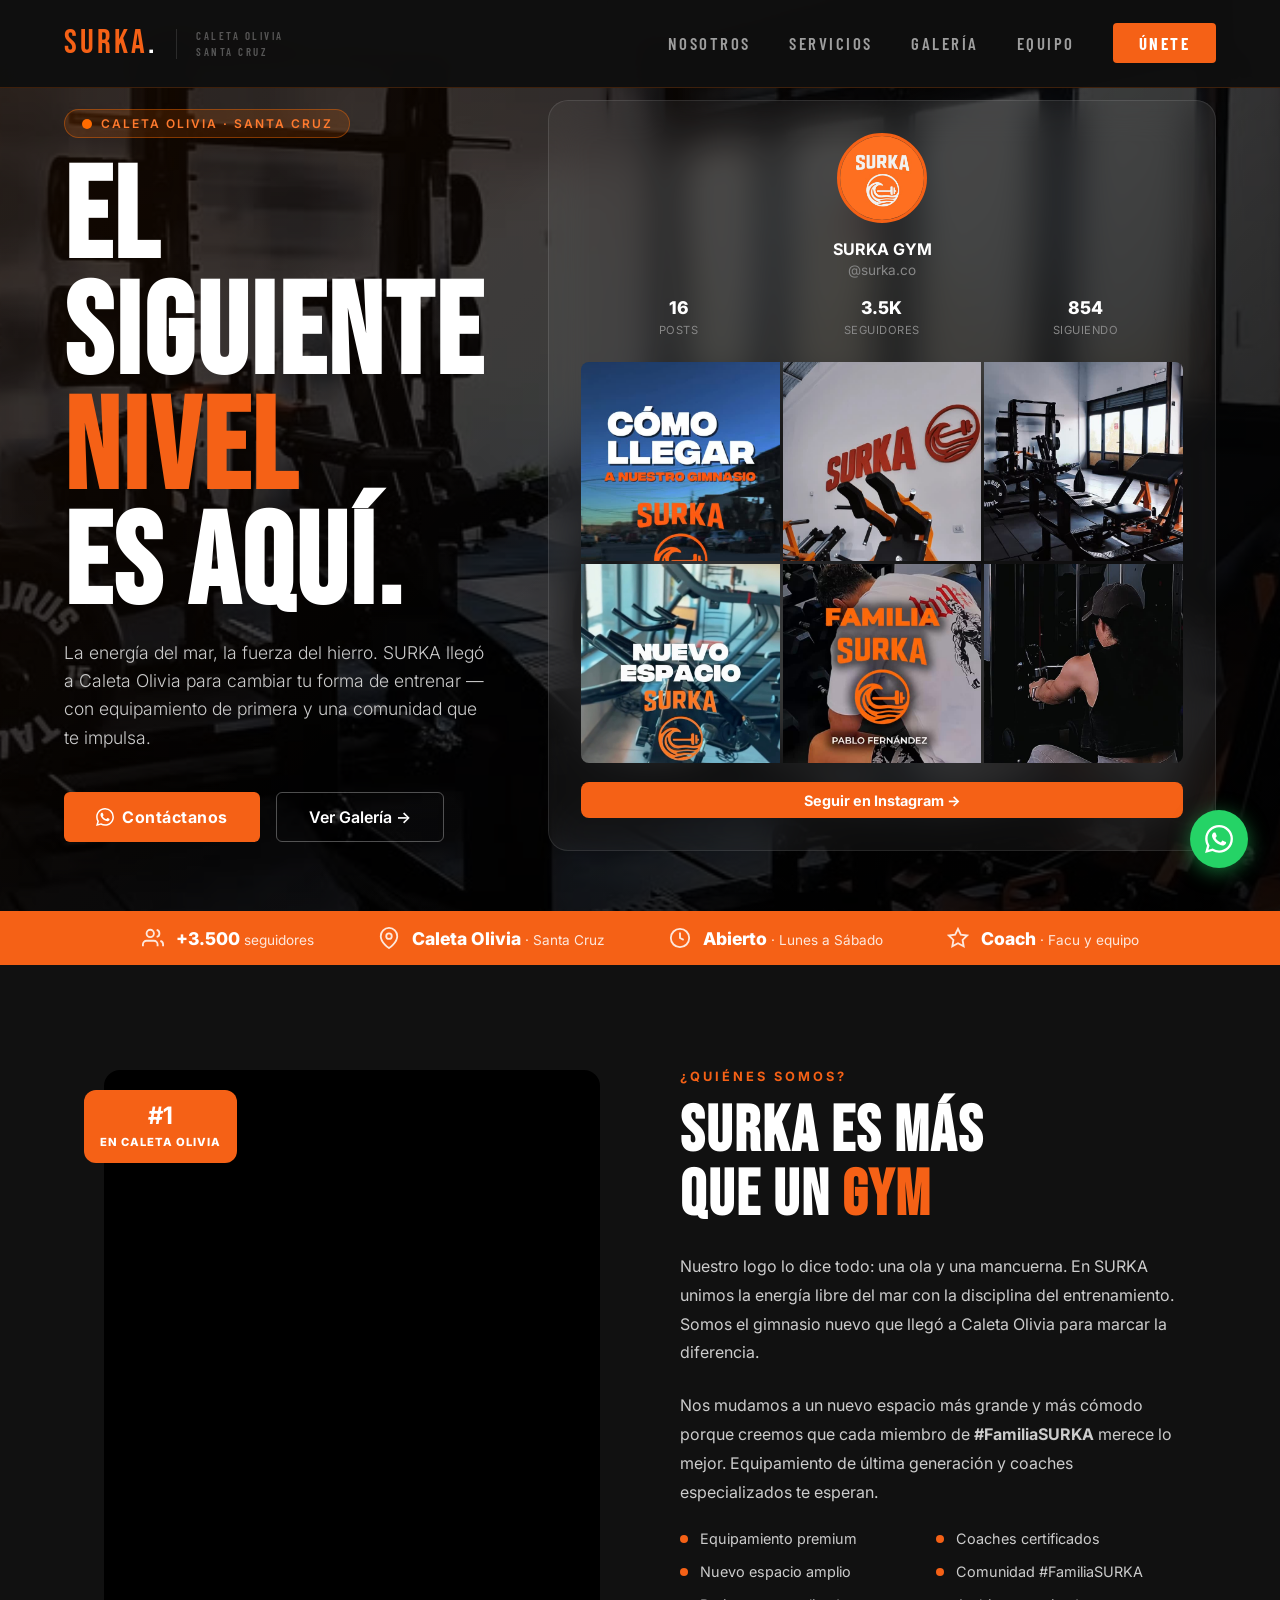
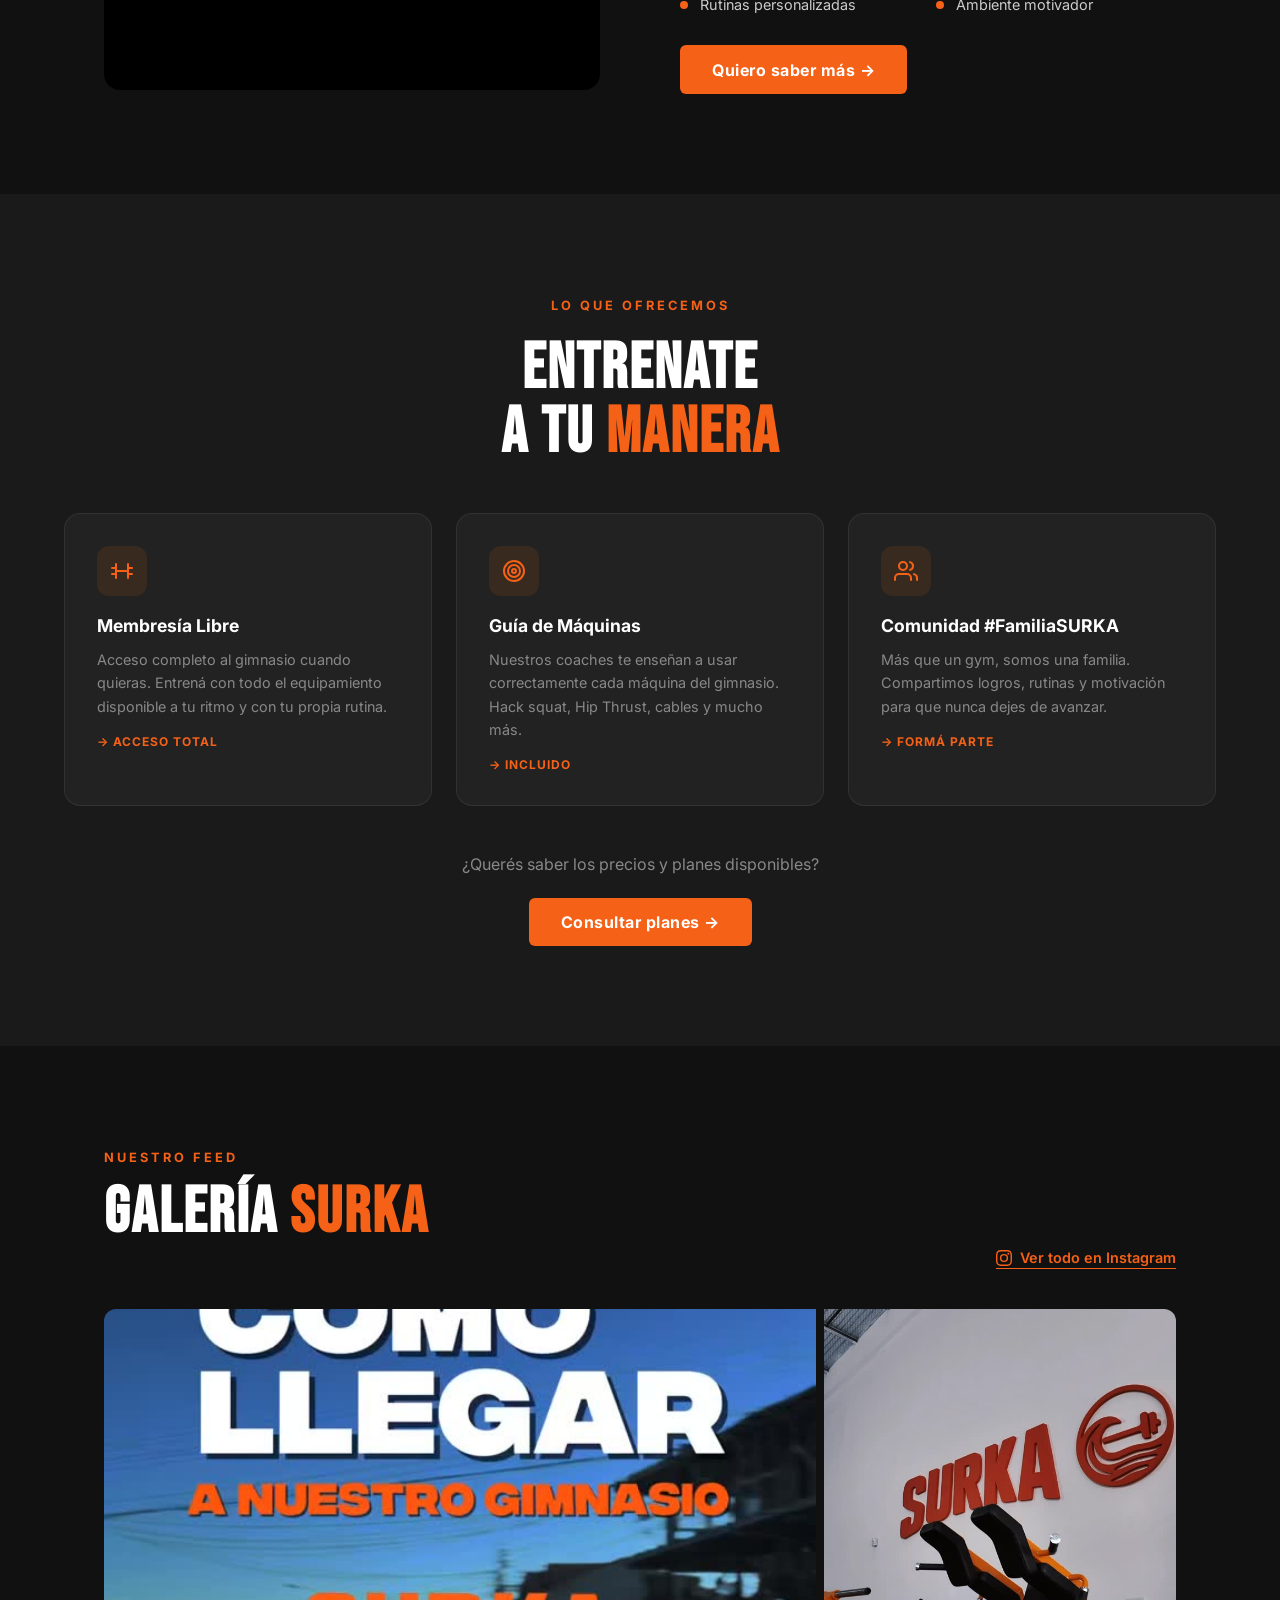
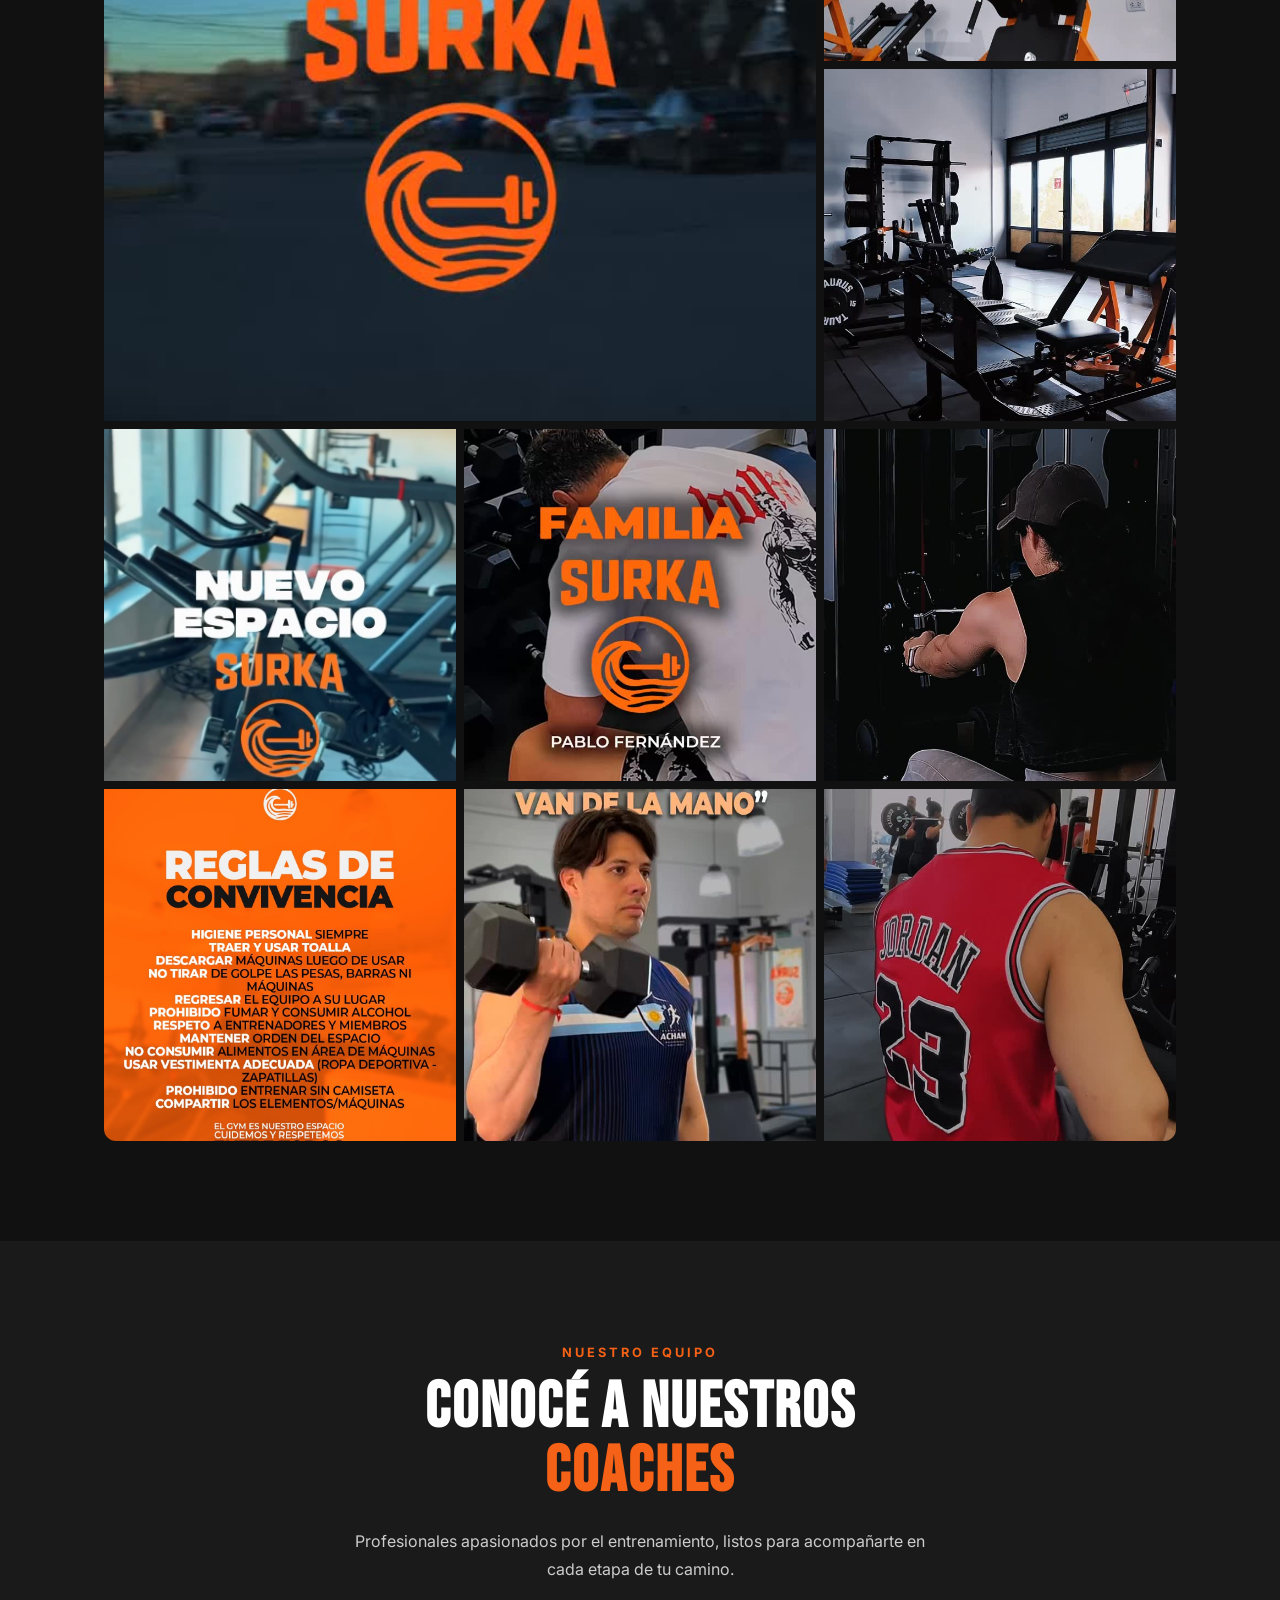
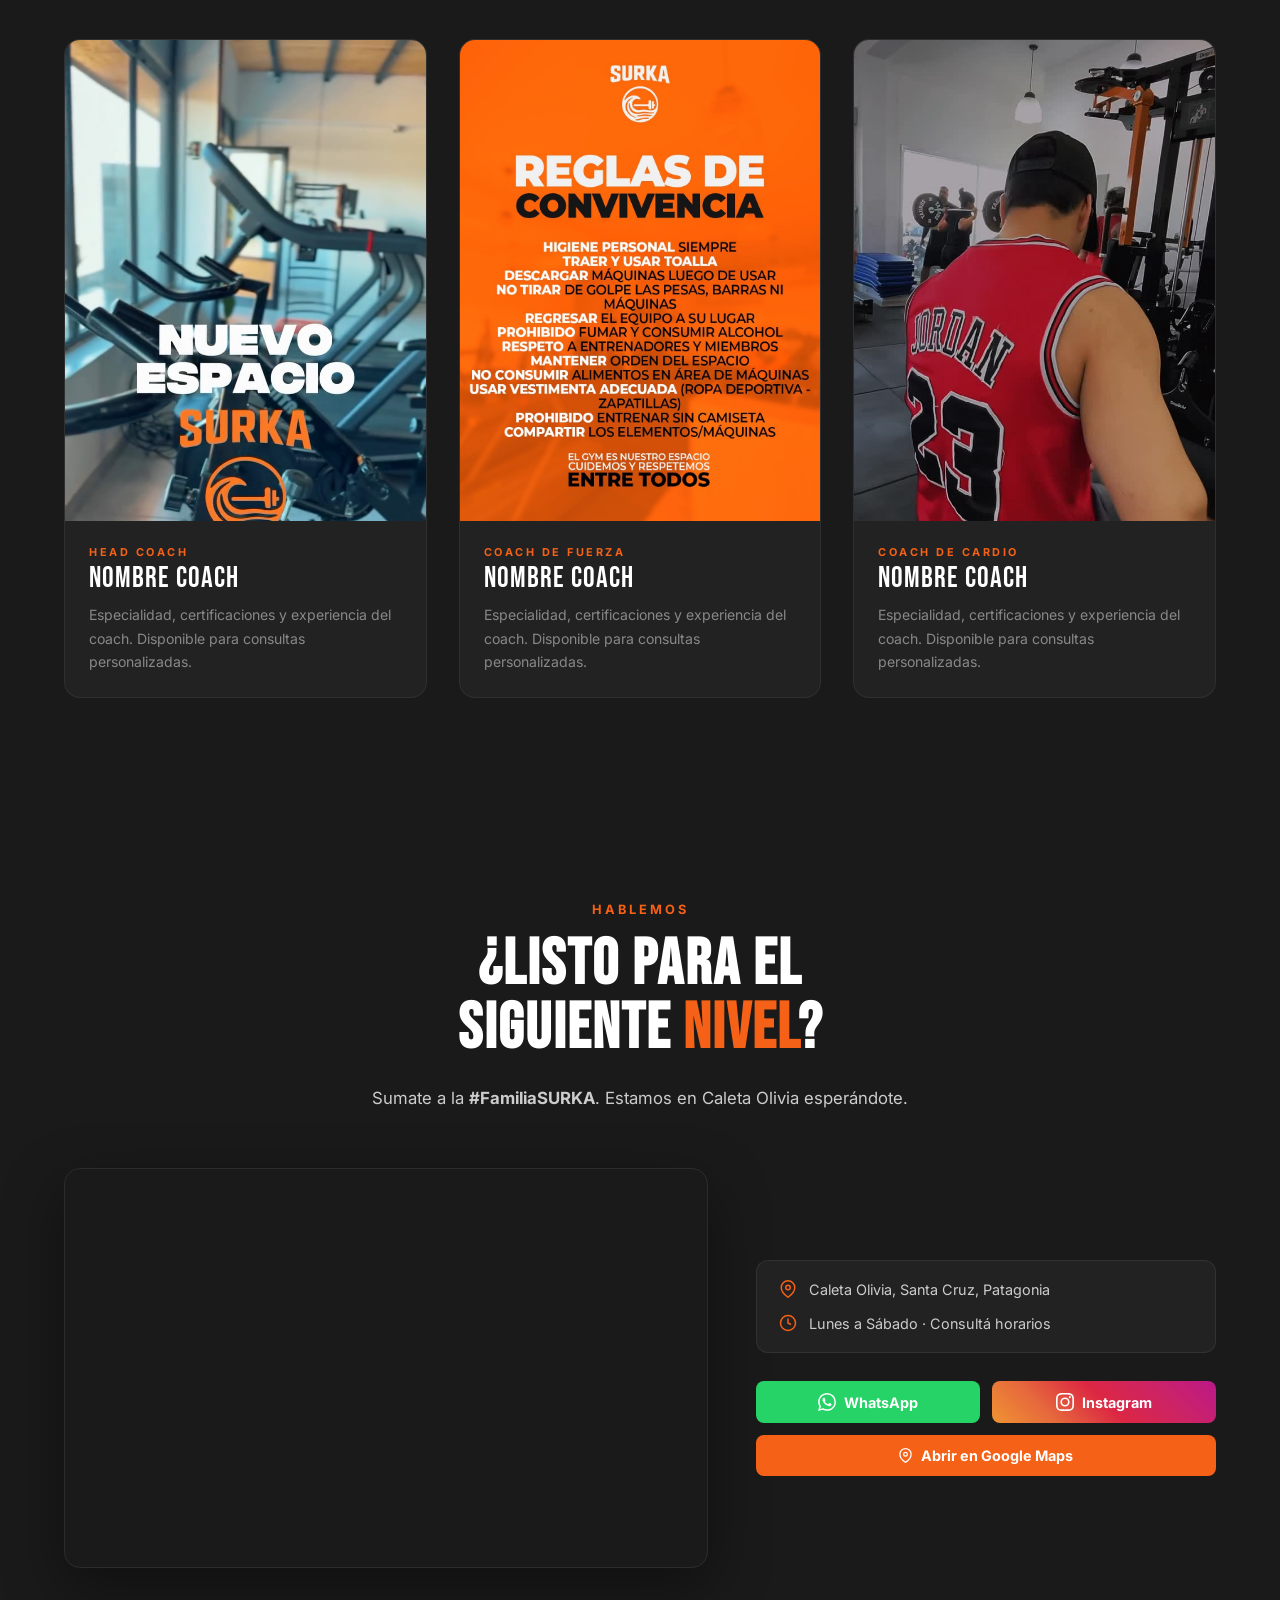
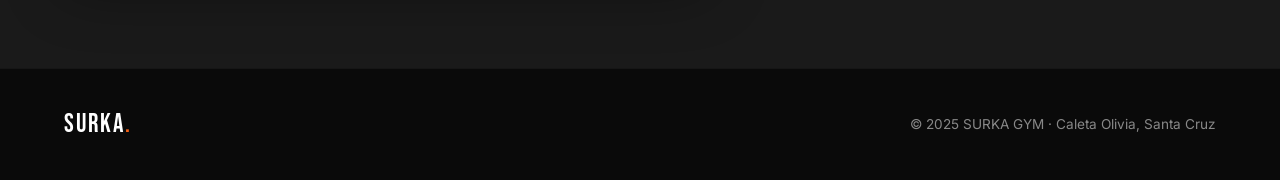
==== surka-gym/index.html @ e70183fd "Add files via upload" ====
<!DOCTYPE html>
<html lang="es">
<head>
  <meta charset="UTF-8">
  <meta name="viewport" content="width=device-width, initial-scale=1.0">
  <title>SURKA GYM — Caleta Olivia</title>
  <link rel="icon" type="image/png" href="assets/logo-principal.png">
  <link rel="preconnect" href="https://fonts.googleapis.com">
  <link href="https://fonts.googleapis.com/css2?family=Bebas+Neue&family=Barlow+Condensed:wght@400;500;600;700&family=Inter:wght@300;400;500;600;700;900&display=swap" rel="stylesheet">
  <link rel="stylesheet" href="css/estilos.css">
</head>
<body>

  <!-- NAVBAR -->
  <nav class="navbar">
    <a href="#" class="nav-logo">
      <img src="assets/logo-principal.png" alt="SURKA GYM" class="nav-logo-img"
           onerror="this.style.display='none'; document.querySelector('.nav-logo-fallback').style.display='flex'">
      <span class="nav-logo-fallback" style="display:none">SURKA<span>.</span></span>
      <div class="nav-logo-divider"></div>
      <span class="nav-logo-tagline">Caleta Olivia<br>Santa Cruz</span>
    </a>
    <ul class="nav-links" id="nav-links">
      <li><a href="#nosotros">Nosotros</a></li>
      <li><a href="#servicios">Servicios</a></li>
      <li><a href="#galeria">Galería</a></li>
      <li><a href="#equipo">Equipo</a></li>
      <li><a href="#contacto" class="nav-cta">Únete</a></li>
    </ul>
    <button class="nav-hamburger" id="nav-hamburger" aria-label="Menú">
      <span></span><span></span><span></span>
    </button>
  </nav>

  <!-- HERO -->
  <section class="hero" id="inicio">
    <div class="hero-bg"></div>
    <div class="hero-overlay"></div>
    <div class="hero-content">
      <div class="hero-text">
        <div class="hero-tag">
          <svg width="12" height="12" viewBox="0 0 12 12" fill="none">
            <circle cx="6" cy="6" r="5" fill="#FF6B00"/>
          </svg>
          Caleta Olivia · Santa Cruz
        </div>
        <h1 class="hero-title">
          EL SIGUIENTE
          <span>NIVEL</span>
          ES AQUÍ.
        </h1>
        <p class="hero-subtitle">
          La energía del mar, la fuerza del hierro. SURKA llegó a Caleta Olivia
          para cambiar tu forma de entrenar — con equipamiento de primera y una comunidad que te impulsa.
        </p>
        <div class="hero-buttons">
          <a href="https://wa.me/5492975167879" target="_blank" class="btn-primary">
            <svg width="18" height="18" fill="currentColor" viewBox="0 0 24 24"><path d="M17.472 14.382c-.297-.149-1.758-.867-2.03-.967-.273-.099-.471-.148-.67.15-.197.297-.767.966-.94 1.164-.173.199-.347.223-.644.075-.297-.15-1.255-.463-2.39-1.475-.883-.788-1.48-1.761-1.653-2.059-.173-.297-.018-.458.13-.606.134-.133.298-.347.446-.52.149-.174.198-.298.298-.497.099-.198.05-.371-.025-.52-.075-.149-.669-1.612-.916-2.207-.242-.579-.487-.5-.669-.51-.173-.008-.371-.01-.57-.01-.198 0-.52.074-.792.372-.272.297-1.04 1.016-1.04 2.479 0 1.462 1.065 2.875 1.213 3.074.149.198 2.096 3.2 5.077 4.487.709.306 1.262.489 1.694.625.712.227 1.36.195 1.871.118.571-.085 1.758-.719 2.006-1.413.248-.694.248-1.289.173-1.413-.074-.124-.272-.198-.57-.347m-5.421 7.403h-.004a9.87 9.87 0 01-5.031-1.378l-.361-.214-3.741.982.998-3.648-.235-.374a9.86 9.86 0 01-1.51-5.26c.001-5.45 4.436-9.884 9.888-9.884 2.64 0 5.122 1.03 6.988 2.898a9.825 9.825 0 012.893 6.994c-.003 5.45-4.437 9.884-9.885 9.884m8.413-18.297A11.815 11.815 0 0012.05 0C5.495 0 .16 5.335.157 11.892c0 2.096.547 4.142 1.588 5.945L.057 24l6.305-1.654a11.882 11.882 0 005.683 1.448h.005c6.554 0 11.89-5.335 11.893-11.893a11.821 11.821 0 00-3.48-8.413z"/></svg>
            Contáctanos
          </a>
          <a href="#galeria" class="btn-secondary">
            Ver Galería →
          </a>
        </div>
      </div>

      <!-- Instagram Card -->
      <div class="ig-card fade-up">
        <img src="assets/profile_pic.jpg" alt="SURKA GYM" class="ig-avatar">
        <div class="ig-name">SURKA GYM</div>
        <div class="ig-handle">@surka.co</div>
        <div class="ig-stats">
          <div>
            <strong class="ig-stat-num">16</strong>
            <span class="ig-stat-label">Posts</span>
          </div>
          <div>
            <strong class="ig-stat-num">3.5K</strong>
            <span class="ig-stat-label">Seguidores</span>
          </div>
          <div>
            <strong class="ig-stat-num">854</strong>
            <span class="ig-stat-label">Siguiendo</span>
          </div>
        </div>
        <div class="ig-mini-grid">
          <img src="assets/post_1.jpg" alt="post">
          <img src="assets/post_2.jpg" alt="post">
          <img src="assets/post_3.jpg" alt="post">
          <img src="assets/post_4.jpg" alt="post">
          <img src="assets/post_5.jpg" alt="post">
          <img src="assets/post_6.jpg" alt="post">
        </div>
        <a href="https://www.instagram.com/surka.co/" target="_blank" class="ig-follow-btn">
          Seguir en Instagram →
        </a>
      </div>
    </div>
  </section>

  <!-- STATS BAR -->
  <div class="stats-bar">
    <div class="stat-item">
      <svg viewBox="0 0 24 24" fill="none" stroke="currentColor" stroke-width="2">
        <path d="M17 21v-2a4 4 0 0 0-4-4H5a4 4 0 0 0-4 4v2"/><circle cx="9" cy="7" r="4"/><path d="M23 21v-2a4 4 0 0 0-3-3.87"/><path d="M16 3.13a4 4 0 0 1 0 7.75"/>
      </svg>
      <div>
        <strong>+3.500</strong>
        <span> seguidores</span>
      </div>
    </div>
    <div class="stat-item">
      <svg viewBox="0 0 24 24" fill="none" stroke="currentColor" stroke-width="2">
        <path d="M21 10c0 7-9 13-9 13s-9-6-9-13a9 9 0 0 1 18 0z"/><circle cx="12" cy="10" r="3"/>
      </svg>
      <div>
        <strong>Caleta Olivia</strong>
        <span> · Santa Cruz</span>
      </div>
    </div>
    <div class="stat-item">
      <svg viewBox="0 0 24 24" fill="none" stroke="currentColor" stroke-width="2">
        <circle cx="12" cy="12" r="10"/><polyline points="12 6 12 12 16 14"/>
      </svg>
      <div>
        <strong>Abierto</strong>
        <span> · Lunes a Sábado</span>
      </div>
    </div>
    <div class="stat-item">
      <svg viewBox="0 0 24 24" fill="none" stroke="currentColor" stroke-width="2">
        <polygon points="12 2 15.09 8.26 22 9.27 17 14.14 18.18 21.02 12 17.77 5.82 21.02 7 14.14 2 9.27 8.91 8.26 12 2"/>
      </svg>
      <div>
        <strong>Coach</strong>
        <span> · Facu y equipo</span>
      </div>
    </div>
  </div>

  <!-- NOSOTROS -->
  <div id="nosotros">
    <div class="section">
      <div class="about-grid">
        <div class="about-images fade-up">
          <video class="about-img-main" autoplay muted loop playsinline>
            <source src="assets/nuevo_espacio_trim.mp4" type="video/mp4">
            <img src="assets/post_4.jpg" alt="SURKA GYM">
          </video>
          <div class="about-badge">
            <strong>#1</strong>
            <span>en Caleta Olivia</span>
          </div>
        </div>
        <div class="about-text fade-up">
          <span class="section-tag">¿Quiénes somos?</span>
          <h2 class="section-title">SURKA ES MÁS<br>QUE UN <em>GYM</em></h2>
          <p>
            Nuestro logo lo dice todo: una ola y una mancuerna. En SURKA unimos la energía
            libre del mar con la disciplina del entrenamiento. Somos el gimnasio nuevo que llegó
            a Caleta Olivia para marcar la diferencia.
          </p>
          <p>
            Nos mudamos a un nuevo espacio más grande y más cómodo porque creemos que
            cada miembro de <strong>#FamiliaSURKA</strong> merece lo mejor. Equipamiento
            de última generación y coaches especializados te esperan.
          </p>
          <div class="about-features">
            <div class="feature-item"><div class="feature-dot"></div> Equipamiento premium</div>
            <div class="feature-item"><div class="feature-dot"></div> Coaches certificados</div>
            <div class="feature-item"><div class="feature-dot"></div> Nuevo espacio amplio</div>
            <div class="feature-item"><div class="feature-dot"></div> Comunidad #FamiliaSURKA</div>
            <div class="feature-item"><div class="feature-dot"></div> Rutinas personalizadas</div>
            <div class="feature-item"><div class="feature-dot"></div> Ambiente motivador</div>
          </div>
          <a href="#contacto" class="btn-primary" style="display:inline-flex;">
            Quiero saber más →
          </a>
        </div>
      </div>
    </div>
  </div>

  <!-- SERVICIOS -->
  <section class="services-section" id="servicios">
    <div class="services-inner">
      <div style="text-align:center; margin-bottom: 0.5rem;">
        <span class="section-tag">Lo que ofrecemos</span>
      </div>
      <h2 class="section-title fade-up" style="text-align:center;">
        ENTRENATE<br>A TU <em>MANERA</em>
      </h2>
      <div class="services-grid">

        <div class="service-card fade-up">
          <div class="service-icon">
            <svg viewBox="0 0 24 24" fill="none" stroke="currentColor" stroke-width="2" stroke-linecap="round" stroke-linejoin="round">
              <path d="M6 5v14M18 5v14M2 9h4M18 9h4M2 15h4M18 15h4M6 12h12"/>
            </svg>
          </div>
          <div class="service-title">Membresía Libre</div>
          <p class="service-desc">
            Acceso completo al gimnasio cuando quieras. Entrená con todo el equipamiento
            disponible a tu ritmo y con tu propia rutina.
          </p>
          <span class="service-tag">→ Acceso Total</span>
        </div>

        <div class="service-card fade-up">
          <div class="service-icon">
            <svg viewBox="0 0 24 24" fill="none" stroke="currentColor" stroke-width="2" stroke-linecap="round" stroke-linejoin="round">
              <circle cx="12" cy="12" r="10"/><circle cx="12" cy="12" r="6"/><circle cx="12" cy="12" r="2"/>
            </svg>
          </div>
          <div class="service-title">Guía de Máquinas</div>
          <p class="service-desc">
            Nuestros coaches te enseñan a usar correctamente cada máquina del gimnasio.
            Hack squat, Hip Thrust, cables y mucho más.
          </p>
          <span class="service-tag">→ Incluido</span>
        </div>

        <div class="service-card fade-up">
          <div class="service-icon">
            <svg viewBox="0 0 24 24" fill="none" stroke="currentColor" stroke-width="2" stroke-linecap="round" stroke-linejoin="round">
              <path d="M17 21v-2a4 4 0 0 0-4-4H5a4 4 0 0 0-4 4v2"/><circle cx="9" cy="7" r="4"/><path d="M23 21v-2a4 4 0 0 0-3-3.87"/><path d="M16 3.13a4 4 0 0 1 0 7.75"/>
            </svg>
          </div>
          <div class="service-title">Comunidad #FamiliaSURKA</div>
          <p class="service-desc">
            Más que un gym, somos una familia. Compartimos logros, rutinas y motivación
            para que nunca dejes de avanzar.
          </p>
          <span class="service-tag">→ Formá parte</span>
        </div>

      </div>

      <div style="text-align:center; margin-top:3rem;">
        <p style="color:var(--gray); margin-bottom:1.5rem;">¿Querés saber los precios y planes disponibles?</p>
        <a href="https://wa.me/5492975167879?text=Hola%20SURKA!%20Quiero%20saber%20los%20planes%20y%20precios" target="_blank" class="btn-primary">
          Consultar planes →
        </a>
      </div>
    </div>
  </section>

  <!-- GALERÍA -->
  <section id="galeria">
    <div class="gallery-section">
      <div class="gallery-header">
        <div>
          <span class="section-tag">Nuestro feed</span>
          <h2 class="section-title">GALERÍA <em>SURKA</em></h2>
        </div>
        <a href="https://www.instagram.com/surka.co/" target="_blank" class="ig-link">
          <svg width="16" height="16" fill="currentColor" viewBox="0 0 24 24"><path d="M12 2.163c3.204 0 3.584.012 4.85.07 3.252.148 4.771 1.691 4.919 4.919.058 1.265.069 1.645.069 4.849 0 3.205-.012 3.584-.069 4.849-.149 3.225-1.664 4.771-4.919 4.919-1.266.058-1.644.07-4.85.07-3.204 0-3.584-.012-4.849-.07-3.26-.149-4.771-1.699-4.919-4.92-.058-1.265-.07-1.644-.07-4.849 0-3.204.013-3.583.07-4.849.149-3.227 1.664-4.771 4.919-4.919 1.266-.057 1.645-.069 4.849-.069zM12 0C8.741 0 8.333.014 7.053.072 2.695.272.273 2.69.073 7.052.014 8.333 0 8.741 0 12c0 3.259.014 3.668.072 4.948.2 4.358 2.618 6.78 6.98 6.98C8.333 23.986 8.741 24 12 24c3.259 0 3.668-.014 4.948-.072 4.354-.2 6.782-2.618 6.979-6.98.059-1.28.073-1.689.073-4.948 0-3.259-.014-3.667-.072-4.947-.196-4.354-2.617-6.78-6.979-6.98C15.668.014 15.259 0 12 0zm0 5.838a6.162 6.162 0 100 12.324 6.162 6.162 0 000-12.324zM12 16a4 4 0 110-8 4 4 0 010 8zm6.406-11.845a1.44 1.44 0 100 2.881 1.44 1.44 0 000-2.881z"/></svg>
          Ver todo en Instagram
        </a>
      </div>

      <div class="photo-grid">
        <div class="photo-item featured">
          <img src="assets/post_1.jpg" alt="SURKA GYM">
          <div class="photo-overlay">
            <div class="photo-stat">
              <svg width="16" height="16" fill="currentColor" viewBox="0 0 24 24"><path d="M20.84 4.61a5.5 5.5 0 0 0-7.78 0L12 5.67l-1.06-1.06a5.5 5.5 0 0 0-7.78 7.78l1.06 1.06L12 21.23l7.78-7.78 1.06-1.06a5.5 5.5 0 0 0 0-7.78z"/></svg>
              212
            </div>
          </div>
        </div>
        <div class="photo-item">
          <img src="assets/post_2.jpg" alt="SURKA GYM">
          <div class="photo-overlay"><div class="photo-stat"><svg width="16" height="16" fill="currentColor" viewBox="0 0 24 24"><path d="M20.84 4.61a5.5 5.5 0 0 0-7.78 0L12 5.67l-1.06-1.06a5.5 5.5 0 0 0-7.78 7.78l1.06 1.06L12 21.23l7.78-7.78 1.06-1.06a5.5 5.5 0 0 0 0-7.78z"/></svg>94</div></div>
        </div>
        <div class="photo-item">
          <img src="assets/post_3.jpg" alt="SURKA GYM">
          <div class="photo-overlay"><div class="photo-stat"><svg width="16" height="16" fill="currentColor" viewBox="0 0 24 24"><path d="M20.84 4.61a5.5 5.5 0 0 0-7.78 0L12 5.67l-1.06-1.06a5.5 5.5 0 0 0-7.78 7.78l1.06 1.06L12 21.23l7.78-7.78 1.06-1.06a5.5 5.5 0 0 0 0-7.78z"/></svg>232</div></div>
        </div>
        <div class="photo-item">
          <img src="assets/post_4.jpg" alt="SURKA GYM">
          <div class="photo-overlay"><div class="photo-stat"><svg width="16" height="16" fill="currentColor" viewBox="0 0 24 24"><path d="M20.84 4.61a5.5 5.5 0 0 0-7.78 0L12 5.67l-1.06-1.06a5.5 5.5 0 0 0-7.78 7.78l1.06 1.06L12 21.23l7.78-7.78 1.06-1.06a5.5 5.5 0 0 0 0-7.78z"/></svg>188</div></div>
        </div>
        <div class="photo-item">
          <img src="assets/post_5.jpg" alt="SURKA GYM">
          <div class="photo-overlay"><div class="photo-stat"><svg width="16" height="16" fill="currentColor" viewBox="0 0 24 24"><path d="M20.84 4.61a5.5 5.5 0 0 0-7.78 0L12 5.67l-1.06-1.06a5.5 5.5 0 0 0-7.78 7.78l1.06 1.06L12 21.23l7.78-7.78 1.06-1.06a5.5 5.5 0 0 0 0-7.78z"/></svg>43</div></div>
        </div>
        <div class="photo-item">
          <img src="assets/post_6.jpg" alt="SURKA GYM">
          <div class="photo-overlay"><div class="photo-stat"><svg width="16" height="16" fill="currentColor" viewBox="0 0 24 24"><path d="M20.84 4.61a5.5 5.5 0 0 0-7.78 0L12 5.67l-1.06-1.06a5.5 5.5 0 0 0-7.78 7.78l1.06 1.06L12 21.23l7.78-7.78 1.06-1.06a5.5 5.5 0 0 0 0-7.78z"/></svg>56</div></div>
        </div>
        <div class="photo-item">
          <img src="assets/post_7.jpg" alt="SURKA GYM">
          <div class="photo-overlay"><div class="photo-stat"><svg width="16" height="16" fill="currentColor" viewBox="0 0 24 24"><path d="M20.84 4.61a5.5 5.5 0 0 0-7.78 0L12 5.67l-1.06-1.06a5.5 5.5 0 0 0-7.78 7.78l1.06 1.06L12 21.23l7.78-7.78 1.06-1.06a5.5 5.5 0 0 0 0-7.78z"/></svg>84</div></div>
        </div>
        <div class="photo-item">
          <img src="assets/post_8.jpg" alt="SURKA GYM">
          <div class="photo-overlay"><div class="photo-stat"><svg width="16" height="16" fill="currentColor" viewBox="0 0 24 24"><path d="M20.84 4.61a5.5 5.5 0 0 0-7.78 0L12 5.67l-1.06-1.06a5.5 5.5 0 0 0-7.78 7.78l1.06 1.06L12 21.23l7.78-7.78 1.06-1.06a5.5 5.5 0 0 0 0-7.78z"/></svg>175</div></div>
        </div>
        <div class="photo-item">
          <img src="assets/post_9.jpg" alt="SURKA GYM">
          <div class="photo-overlay"><div class="photo-stat"><svg width="16" height="16" fill="currentColor" viewBox="0 0 24 24"><path d="M20.84 4.61a5.5 5.5 0 0 0-7.78 0L12 5.67l-1.06-1.06a5.5 5.5 0 0 0-7.78 7.78l1.06 1.06L12 21.23l7.78-7.78 1.06-1.06a5.5 5.5 0 0 0 0-7.78z"/></svg>67</div></div>
        </div>
      </div>
    </div>
  </section>

  <!-- FAMILIA SURKA -->
  <section class="equipo-section" id="equipo">
    <div class="equipo-inner">
      <div style="text-align:center;">
        <span class="section-tag">Nuestro Equipo</span>
        <h2 class="section-title fade-up" style="text-align:center;">
          CONOCÉ A NUESTROS<br><em>COACHES</em>
        </h2>
        <p style="color:var(--gray-light); max-width:600px; margin:1rem auto 0; line-height:1.7;">
          Profesionales apasionados por el entrenamiento, listos para acompañarte en cada etapa de tu camino.
        </p>
      </div>
      <div class="equipo-grid">
        <div class="coach-card fade-up">
          <div class="coach-img-wrap">
            <img src="assets/post_4.jpg" alt="Coach SURKA" class="coach-img">
          </div>
          <div class="coach-info">
            <div class="coach-role">Head Coach</div>
            <div class="coach-name">Nombre Coach</div>
            <p class="coach-bio">Especialidad, certificaciones y experiencia del coach. Disponible para consultas personalizadas.</p>
          </div>
        </div>
        <div class="coach-card fade-up">
          <div class="coach-img-wrap">
            <img src="assets/post_7.jpg" alt="Coach SURKA" class="coach-img">
          </div>
          <div class="coach-info">
            <div class="coach-role">Coach de Fuerza</div>
            <div class="coach-name">Nombre Coach</div>
            <p class="coach-bio">Especialidad, certificaciones y experiencia del coach. Disponible para consultas personalizadas.</p>
          </div>
        </div>
        <div class="coach-card fade-up">
          <div class="coach-img-wrap">
            <img src="assets/post_9.jpg" alt="Coach SURKA" class="coach-img">
          </div>
          <div class="coach-info">
            <div class="coach-role">Coach de Cardio</div>
            <div class="coach-name">Nombre Coach</div>
            <p class="coach-bio">Especialidad, certificaciones y experiencia del coach. Disponible para consultas personalizadas.</p>
          </div>
        </div>
      </div>
    </div>
  </section>

  <!-- CONTACTO + UBICACIÓN -->
  <section id="contacto" class="contact-location-section">
    <div class="contact-location-inner">
      <div class="contact-location-header fade-up">
        <span class="section-tag">Hablemos</span>
        <h2 class="section-title">¿LISTO PARA EL<br>SIGUIENTE <em>NIVEL</em>?</h2>
        <p class="contact-subtitle">Sumate a la <strong>#FamiliaSURKA</strong>. Estamos en Caleta Olivia esperándote.</p>
      </div>
      <div class="contact-location-grid">
        <div class="location-map fade-up">
          <iframe
            src="https://maps.google.com/maps?q=SURKA+Caleta+Olivia+Santa+Cruz+Argentina&output=embed&hl=es&z=15"
            allowfullscreen loading="lazy" referrerpolicy="no-referrer-when-downgrade">
          </iframe>
        </div>
        <div class="contact-location-right fade-up">
          <div class="location-address">
            <div class="location-address-item">
              <svg width="18" height="18" viewBox="0 0 24 24" fill="none" stroke="currentColor" stroke-width="2"><path d="M21 10c0 7-9 13-9 13s-9-6-9-13a9 9 0 0 1 18 0z"/><circle cx="12" cy="10" r="3"/></svg>
              Caleta Olivia, Santa Cruz, Patagonia
            </div>
            <div class="location-address-item">
              <svg width="18" height="18" viewBox="0 0 24 24" fill="none" stroke="currentColor" stroke-width="2"><circle cx="12" cy="12" r="10"/><polyline points="12 6 12 12 16 14"/></svg>
              Lunes a Sábado · Consultá horarios
            </div>
          </div>
          <div class="contact-buttons-stack">
            <div class="contact-btn-row">
              <a href="https://wa.me/5492975167879?text=Hola%20SURKA!%20Quiero%20m%C3%A1s%20informaci%C3%B3n" target="_blank" class="btn-whatsapp">
                <svg width="18" height="18" fill="currentColor" viewBox="0 0 24 24"><path d="M17.472 14.382c-.297-.149-1.758-.867-2.03-.967-.273-.099-.471-.148-.67.15-.197.297-.767.966-.94 1.164-.173.199-.347.223-.644.075-.297-.15-1.255-.463-2.39-1.475-.883-.788-1.48-1.761-1.653-2.059-.173-.297-.018-.458.13-.606.134-.133.298-.347.446-.52.149-.174.198-.298.298-.497.099-.198.05-.371-.025-.52-.075-.149-.669-1.612-.916-2.207-.242-.579-.487-.5-.669-.51-.173-.008-.371-.01-.57-.01-.198 0-.52.074-.792.372-.272.297-1.04 1.016-1.04 2.479 0 1.462 1.065 2.875 1.213 3.074.149.198 2.096 3.2 5.077 4.487.709.306 1.262.489 1.694.625.712.227 1.36.195 1.871.118.571-.085 1.758-.719 2.006-1.413.248-.694.248-1.289.173-1.413-.074-.124-.272-.198-.57-.347m-5.421 7.403h-.004a9.87 9.87 0 01-5.031-1.378l-.361-.214-3.741.982.998-3.648-.235-.374a9.86 9.86 0 01-1.51-5.26c.001-5.45 4.436-9.884 9.888-9.884 2.64 0 5.122 1.03 6.988 2.898a9.825 9.825 0 012.893 6.994c-.003 5.45-4.437 9.884-9.885 9.884m8.413-18.297A11.815 11.815 0 0012.05 0C5.495 0 .16 5.335.157 11.892c0 2.096.547 4.142 1.588 5.945L.057 24l6.305-1.654a11.882 11.882 0 005.683 1.448h.005c6.554 0 11.89-5.335 11.893-11.893a11.821 11.821 0 00-3.48-8.413z"/></svg>
                WhatsApp
              </a>
              <a href="https://www.instagram.com/surka.co/" target="_blank" class="btn-instagram">
                <svg width="18" height="18" fill="currentColor" viewBox="0 0 24 24"><path d="M12 2.163c3.204 0 3.584.012 4.85.07 3.252.148 4.771 1.691 4.919 4.919.058 1.265.069 1.645.069 4.849 0 3.205-.012 3.584-.069 4.849-.149 3.225-1.664 4.771-4.919 4.919-1.266.058-1.644.07-4.85.07-3.204 0-3.584-.012-4.849-.07-3.26-.149-4.771-1.699-4.919-4.92-.058-1.265-.07-1.644-.07-4.849 0-3.204.013-3.583.07-4.849.149-3.227 1.664-4.771 4.919-4.919 1.266-.057 1.645-.069 4.849-.069zM12 0C8.741 0 8.333.014 7.053.072 2.695.272.273 2.69.073 7.052.014 8.333 0 8.741 0 12c0 3.259.014 3.668.072 4.948.2 4.358 2.618 6.78 6.98 6.98C8.333 23.986 8.741 24 12 24c3.259 0 3.668-.014 4.948-.072 4.354-.2 6.782-2.618 6.979-6.98.059-1.28.073-1.689.073-4.948 0-3.259-.014-3.667-.072-4.947-.196-4.354-2.617-6.78-6.979-6.98C15.668.014 15.259 0 12 0zm0 5.838a6.162 6.162 0 100 12.324 6.162 6.162 0 000-12.324zM12 16a4 4 0 110-8 4 4 0 010 8zm6.406-11.845a1.44 1.44 0 100 2.881 1.44 1.44 0 000-2.881z"/></svg>
                Instagram
              </a>
            </div>
            <a href="https://maps.app.goo.gl/HK8bxGnUytLSi65UA" target="_blank" class="btn-maps">
              <svg width="15" height="15" viewBox="0 0 24 24" fill="none" stroke="currentColor" stroke-width="2"><path d="M21 10c0 7-9 13-9 13s-9-6-9-13a9 9 0 0 1 18 0z"/><circle cx="12" cy="10" r="3"/></svg>
              Abrir en Google Maps
            </a>
          </div>
        </div>
      </div>
    </div>
  </section>

  <!-- FOOTER -->
  <footer>
    <div class="footer-logo">
      <img src="assets/logo-principal.png" alt="SURKA GYM" style="height:40px; width:auto;"
           onerror="this.style.display='none'; this.nextElementSibling.style.display='block'">
      <span style="display:none">SURKA<span style="color:var(--orange)">.</span></span>
    </div>
    <p class="footer-copy">© 2025 SURKA GYM · Caleta Olivia, Santa Cruz</p>
  </footer>

  <!-- Botón flotante WhatsApp -->
  <a href="https://wa.me/5492975167879?text=Hola%20SURKA!%20Quiero%20m%C3%A1s%20informaci%C3%B3n" target="_blank" class="wa-float" title="Chatear con SURKA">
    <svg fill="currentColor" viewBox="0 0 24 24"><path d="M17.472 14.382c-.297-.149-1.758-.867-2.03-.967-.273-.099-.471-.148-.67.15-.197.297-.767.966-.94 1.164-.173.199-.347.223-.644.075-.297-.15-1.255-.463-2.39-1.475-.883-.788-1.48-1.761-1.653-2.059-.173-.297-.018-.458.13-.606.134-.133.298-.347.446-.52.149-.174.198-.298.298-.497.099-.198.05-.371-.025-.52-.075-.149-.669-1.612-.916-2.207-.242-.579-.487-.5-.669-.51-.173-.008-.371-.01-.57-.01-.198 0-.52.074-.792.372-.272.297-1.04 1.016-1.04 2.479 0 1.462 1.065 2.875 1.213 3.074.149.198 2.096 3.2 5.077 4.487.709.306 1.262.489 1.694.625.712.227 1.36.195 1.871.118.571-.085 1.758-.719 2.006-1.413.248-.694.248-1.289.173-1.413-.074-.124-.272-.198-.57-.347m-5.421 7.403h-.004a9.87 9.87 0 01-5.031-1.378l-.361-.214-3.741.982.998-3.648-.235-.374a9.86 9.86 0 01-1.51-5.26c.001-5.45 4.436-9.884 9.888-9.884 2.64 0 5.122 1.03 6.988 2.898a9.825 9.825 0 012.893 6.994c-.003 5.45-4.437 9.884-9.885 9.884m8.413-18.297A11.815 11.815 0 0012.05 0C5.495 0 .16 5.335.157 11.892c0 2.096.547 4.142 1.588 5.945L.057 24l6.305-1.654a11.882 11.882 0 005.683 1.448h.005c6.554 0 11.89-5.335 11.893-11.893a11.821 11.821 0 00-3.48-8.413z"/></svg>
  </a>

  <script src="js/main.js"></script>

</body>
</html>
---- surka-gym/css/estilos.css ----
*, *::before, *::after { box-sizing: border-box; margin: 0; padding: 0; }

:root {
  --orange: #F56116;
  --orange-light: #FF7A2E;
  --orange-dark: #D44E0F;
  --white: #FFFFFF;
  --off-white: #F5F5F5;
  --dark: #111111;
  --dark2: #1A1A1A;
  --dark3: #222222;
  --gray: #888888;
  --gray-light: #CCCCCC;
}

html { scroll-behavior: smooth; }

body {
  font-family: 'Inter', sans-serif;
  background: var(--dark);
  color: var(--white);
  overflow-x: hidden;
}

/* ─── NAVBAR ─── */
.navbar {
  position: fixed;
  top: 0; left: 0; right: 0;
  z-index: 1000;
  display: flex;
  align-items: center;
  justify-content: space-between;
  padding: 0 5%;
  height: 88px;
  background: rgba(15,15,15,0.97);
  backdrop-filter: blur(12px);
  border-bottom: 1px solid rgba(255,107,0,0.2);
}

.nav-logo {
  display: flex;
  align-items: center;
  text-decoration: none;
  gap: 1.2rem;
}
.nav-logo-img {
  height: 54px;
  width: auto;
  display: block;
}
.nav-logo-fallback {
  font-family: 'Bebas Neue', sans-serif;
  font-size: 2.1rem;
  color: var(--orange);
  letter-spacing: 3px;
  line-height: 1;
}
.nav-logo-fallback span { color: var(--white); }
.nav-logo-divider {
  width: 1px;
  height: 30px;
  background: rgba(255,255,255,0.12);
}
.nav-logo-tagline {
  font-family: 'Barlow Condensed', sans-serif;
  font-size: 0.68rem;
  font-weight: 600;
  letter-spacing: 2.5px;
  text-transform: uppercase;
  color: rgba(255,255,255,0.3);
  line-height: 1.4;
}

.nav-links {
  display: flex;
  gap: 2.4rem;
  list-style: none;
  align-items: center;
}
.nav-links a {
  color: rgba(255,255,255,0.6);
  text-decoration: none;
  font-family: 'Barlow Condensed', sans-serif;
  font-size: 1.05rem;
  font-weight: 600;
  letter-spacing: 2.5px;
  text-transform: uppercase;
  transition: color 0.2s;
}
.nav-links a:hover { color: var(--white); }

.nav-cta {
  background: var(--orange);
  color: var(--white) !important;
  padding: 0.6rem 1.6rem;
  border-radius: 4px;
  font-family: 'Barlow Condensed', sans-serif;
  font-size: 1.05rem;
  font-weight: 700 !important;
  letter-spacing: 2.5px;
}
.nav-cta:hover { background: var(--orange-light); color: var(--white) !important; }

/* ─── HERO ─── */
.hero {
  min-height: 100vh;
  position: relative;
  display: flex;
  align-items: center;
  justify-content: center;
  overflow: hidden;
  padding: 100px 5% 60px;
}

.hero-bg {
  position: absolute;
  inset: 0;
  background-image: url('../assets/post_3.jpg');
  background-size: cover;
  background-position: center;
  filter: brightness(0.25) saturate(0.8);
  transform: scale(1.05);
  transition: transform 8s ease;
}
.hero:hover .hero-bg { transform: scale(1.0); }

.hero-overlay {
  position: absolute;
  inset: 0;
  background: linear-gradient(135deg, rgba(255,107,0,0.08) 0%, transparent 50%, rgba(0,0,0,0.6) 100%);
}

.hero-content {
  position: relative;
  z-index: 2;
  display: grid;
  grid-template-columns: 1fr auto;
  gap: 4rem;
  align-items: center;
  max-width: 1200px;
  width: 100%;
}

.hero-text {}

.hero-tag {
  display: inline-flex;
  align-items: center;
  gap: 0.5rem;
  background: rgba(255,107,0,0.15);
  border: 1px solid rgba(255,107,0,0.4);
  color: var(--orange-light);
  font-size: 0.75rem;
  font-weight: 600;
  letter-spacing: 2px;
  text-transform: uppercase;
  padding: 0.4rem 1rem;
  border-radius: 20px;
  margin-bottom: 1.5rem;
}

.hero-title {
  font-family: 'Bebas Neue', sans-serif;
  font-size: clamp(4rem, 10vw, 8rem);
  line-height: 0.9;
  color: var(--white);
  letter-spacing: 3px;
  margin-bottom: 1rem;
}
.hero-title span {
  color: var(--orange);
  display: block;
}

.hero-subtitle {
  font-size: 1.1rem;
  color: var(--gray-light);
  max-width: 500px;
  line-height: 1.6;
  margin-bottom: 2.5rem;
  font-weight: 300;
}

.hero-buttons {
  display: flex;
  gap: 1rem;
  flex-wrap: wrap;
}

.btn-primary {
  display: inline-flex;
  align-items: center;
  gap: 0.5rem;
  background: var(--orange);
  color: var(--white);
  padding: 0.9rem 2rem;
  border-radius: 6px;
  font-weight: 700;
  font-size: 1rem;
  text-decoration: none;
  letter-spacing: 0.5px;
  transition: all 0.2s;
}
.btn-primary:hover {
  background: var(--orange-light);
  transform: translateY(-2px);
  box-shadow: 0 8px 25px rgba(255,107,0,0.4);
}

.btn-secondary {
  display: inline-flex;
  align-items: center;
  gap: 0.5rem;
  background: transparent;
  color: var(--white);
  padding: 0.9rem 2rem;
  border-radius: 6px;
  font-weight: 600;
  font-size: 1rem;
  text-decoration: none;
  border: 1.5px solid rgba(255,255,255,0.3);
  transition: all 0.2s;
}
.btn-secondary:hover {
  border-color: var(--orange);
  color: var(--orange);
  transform: translateY(-2px);
}

/* Instagram Card */
.ig-card {
  background: rgba(255,255,255,0.05);
  border: 1px solid rgba(255,255,255,0.1);
  border-radius: 20px;
  padding: 2rem;
  min-width: 260px;
  backdrop-filter: blur(20px);
  text-align: center;
}

.ig-avatar {
  width: 90px;
  height: 90px;
  border-radius: 50%;
  object-fit: cover;
  border: 3px solid var(--orange);
  margin: 0 auto 1rem;
  display: block;
}

.ig-name {
  font-weight: 700;
  font-size: 1rem;
  margin-bottom: 0.2rem;
}

.ig-handle {
  color: var(--gray);
  font-size: 0.85rem;
  margin-bottom: 1.2rem;
}

.ig-stats {
  display: grid;
  grid-template-columns: repeat(3, 1fr);
  gap: 0.5rem;
  margin-bottom: 1.5rem;
}

.ig-stat-num {
  font-weight: 800;
  font-size: 1.1rem;
  display: block;
}
.ig-stat-label {
  font-size: 0.7rem;
  color: var(--gray);
  text-transform: uppercase;
  letter-spacing: 0.5px;
}

.ig-mini-grid {
  display: grid;
  grid-template-columns: repeat(3, 1fr);
  gap: 3px;
  border-radius: 8px;
  overflow: hidden;
  margin-bottom: 1.2rem;
}
.ig-mini-grid img {
  width: 100%;
  aspect-ratio: 1;
  object-fit: cover;
  display: block;
}

.ig-follow-btn {
  display: block;
  background: var(--orange);
  color: white;
  text-decoration: none;
  padding: 0.6rem;
  border-radius: 8px;
  font-weight: 700;
  font-size: 0.9rem;
  text-align: center;
  transition: background 0.2s;
}
.ig-follow-btn:hover { background: var(--orange-light); }

/* ─── STATS BAR ─── */
.stats-bar {
  background: var(--orange);
  padding: 1rem 5%;
  display: flex;
  justify-content: center;
  gap: 4rem;
  flex-wrap: wrap;
}

.stat-item {
  display: flex;
  align-items: center;
  gap: 0.75rem;
  color: white;
}

.stat-item svg {
  width: 22px;
  height: 22px;
  opacity: 0.85;
  flex-shrink: 0;
}

.stat-item strong {
  font-size: 1.1rem;
  font-weight: 800;
}

.stat-item span {
  font-size: 0.85rem;
  opacity: 0.85;
}

/* ─── ABOUT ─── */
.section {
  padding: 100px 5%;
  max-width: 1200px;
  margin: 0 auto;
}

.section-tag {
  display: inline-block;
  color: var(--orange);
  font-size: 0.8rem;
  font-weight: 700;
  letter-spacing: 3px;
  text-transform: uppercase;
  margin-bottom: 1rem;
}

.section-title {
  font-family: 'Bebas Neue', sans-serif;
  font-size: clamp(2.5rem, 5vw, 4rem);
  line-height: 1;
  margin-bottom: 1.5rem;
  letter-spacing: 2px;
}

.section-title em {
  color: var(--orange);
  font-style: normal;
}

.about-grid {
  display: grid;
  grid-template-columns: 1fr 1fr;
  gap: 5rem;
  align-items: center;
}

.about-images {
  position: relative;
}

.about-img-main {
  width: 100%;
  border-radius: 16px;
  aspect-ratio: 4/5;
  object-fit: cover;
  display: block;
}
video.about-img-main {
  width: 100%;
  border-radius: 16px;
  aspect-ratio: 4/5;
  object-fit: cover;
  display: block;
  background: #000;
}

.about-img-small {
  position: absolute;
  bottom: -30px;
  right: -30px;
  width: 42%;
  border-radius: 12px;
  aspect-ratio: 4/5;
  object-fit: cover;
  object-position: center 75%;
  border: 4px solid var(--dark);
  box-shadow: 0 20px 60px rgba(0,0,0,0.5);
}

.about-badge {
  position: absolute;
  top: 20px;
  left: -20px;
  background: var(--orange);
  color: white;
  padding: 0.8rem 1rem;
  border-radius: 12px;
  text-align: center;
  font-weight: 800;
  line-height: 1.2;
}
.about-badge strong { display: block; font-size: 1.5rem; }
.about-badge span { font-size: 0.7rem; text-transform: uppercase; letter-spacing: 1px; }

.about-text p {
  color: var(--gray-light);
  line-height: 1.8;
  font-size: 1rem;
  margin-bottom: 1.5rem;
}

.about-features {
  display: grid;
  grid-template-columns: 1fr 1fr;
  gap: 1rem;
  margin-bottom: 2rem;
}

.feature-item {
  display: flex;
  align-items: center;
  gap: 0.75rem;
  font-size: 0.9rem;
  color: var(--gray-light);
}

.feature-dot {
  width: 8px;
  height: 8px;
  background: var(--orange);
  border-radius: 50%;
  flex-shrink: 0;
}

/* ─── SERVICIOS ─── */
.services-section {
  background: var(--dark2);
  padding: 100px 5%;
}

.services-inner {
  max-width: 1200px;
  margin: 0 auto;
}

.services-grid {
  display: grid;
  grid-template-columns: repeat(auto-fit, minmax(280px, 1fr));
  gap: 1.5rem;
  margin-top: 3rem;
}

.service-card {
  background: var(--dark3);
  border: 1px solid rgba(255,255,255,0.07);
  border-radius: 16px;
  padding: 2rem;
  transition: all 0.3s;
  position: relative;
  overflow: hidden;
}

.service-card::before {
  content: '';
  position: absolute;
  top: 0; left: 0; right: 0;
  height: 3px;
  background: var(--orange);
  transform: scaleX(0);
  transition: transform 0.3s;
  transform-origin: left;
}
.service-card:hover::before { transform: scaleX(1); }
.service-card:hover { border-color: rgba(255,107,0,0.2); transform: translateY(-4px); }

.service-icon {
  width: 50px;
  height: 50px;
  background: rgba(255,107,0,0.1);
  border-radius: 12px;
  display: flex;
  align-items: center;
  justify-content: center;
  margin-bottom: 1.2rem;
}
.service-icon svg {
  width: 24px;
  height: 24px;
  color: var(--orange);
}

.service-title {
  font-weight: 700;
  font-size: 1.1rem;
  margin-bottom: 0.75rem;
}

.service-desc {
  color: var(--gray);
  font-size: 0.9rem;
  line-height: 1.6;
}

.service-tag {
  display: inline-block;
  margin-top: 1rem;
  font-size: 0.75rem;
  font-weight: 700;
  color: var(--orange);
  letter-spacing: 1px;
  text-transform: uppercase;
}

/* ─── GALLERY ─── */
.gallery-section {
  padding: 100px 5%;
  max-width: 1200px;
  margin: 0 auto;
}

.gallery-header {
  display: flex;
  justify-content: space-between;
  align-items: flex-end;
  margin-bottom: 2.5rem;
  flex-wrap: wrap;
  gap: 1rem;
}

.ig-link {
  display: inline-flex;
  align-items: center;
  gap: 0.5rem;
  color: var(--orange);
  text-decoration: none;
  font-size: 0.9rem;
  font-weight: 600;
  border-bottom: 1px solid var(--orange);
  padding-bottom: 2px;
  transition: opacity 0.2s;
}
.ig-link:hover { opacity: 0.7; }

.photo-grid {
  display: grid;
  grid-template-columns: repeat(3, 1fr);
  gap: 8px;
  border-radius: 12px;
  overflow: hidden;
}

.photo-item {
  position: relative;
  aspect-ratio: 1;
  overflow: hidden;
  cursor: pointer;
}

.photo-item img {
  width: 100%;
  height: 100%;
  object-fit: cover;
  display: block;
  transition: transform 0.4s ease;
}

.photo-item:hover img { transform: scale(1.08); }

.photo-overlay {
  position: absolute;
  inset: 0;
  background: rgba(255,107,0,0.75);
  display: flex;
  flex-direction: column;
  align-items: center;
  justify-content: center;
  gap: 0.5rem;
  opacity: 0;
  transition: opacity 0.3s;
}
.photo-item:hover .photo-overlay { opacity: 1; }

.photo-stat {
  display: flex;
  align-items: center;
  gap: 0.4rem;
  font-size: 0.9rem;
  font-weight: 700;
  color: white;
}

.photo-item.featured {
  grid-column: span 2;
  grid-row: span 2;
}
.photo-item.featured img {
  object-position: center 90% !important;
}

/* ─── EQUIPO / COACHES ─── */
.equipo-section {
  background: var(--dark2);
  padding: 100px 5%;
}

.equipo-inner {
  max-width: 1200px;
  margin: 0 auto;
}

.equipo-grid {
  display: grid;
  grid-template-columns: repeat(auto-fit, minmax(280px, 1fr));
  gap: 2rem;
  margin-top: 3.5rem;
}

.coach-card {
  background: var(--dark3);
  border-radius: 16px;
  overflow: hidden;
  border: 1px solid rgba(255,255,255,0.06);
  transition: transform 0.3s, border-color 0.3s;
}
.coach-card:hover { transform: translateY(-5px); border-color: rgba(245,97,22,0.25); }

.coach-img-wrap { overflow: hidden; }
.coach-img {
  width: 100%;
  aspect-ratio: 3/4;
  object-fit: cover;
  object-position: top;
  display: block;
  transition: transform 0.4s;
}
.coach-card:hover .coach-img { transform: scale(1.04); }

.coach-info { padding: 1.5rem; }

.coach-role {
  font-size: 0.68rem;
  font-weight: 700;
  color: var(--orange);
  letter-spacing: 2.5px;
  text-transform: uppercase;
  margin-bottom: 0.4rem;
}

.coach-name {
  font-family: 'Bebas Neue', sans-serif;
  font-size: 1.8rem;
  letter-spacing: 1px;
  margin-bottom: 0.6rem;
  line-height: 1;
}

.coach-bio {
  color: var(--gray);
  font-size: 0.88rem;
  line-height: 1.65;
}

/* ─── CONTACT + LOCATION ─── */
.contact-location-section {
  background: var(--dark2);
  padding: 100px 5%;
}
.contact-location-inner {
  max-width: 1200px;
  margin: 0 auto;
}
.contact-location-header {
  text-align: center;
  margin-bottom: 3.5rem;
}
.contact-subtitle {
  color: var(--gray-light);
  font-size: 1.05rem;
  margin-top: 1rem;
  line-height: 1.6;
}
.contact-location-grid {
  display: grid;
  grid-template-columns: 1.4fr 1fr;
  gap: 3rem;
  align-items: center;
}
.location-map {
  border-radius: 16px;
  overflow: hidden;
  border: 1px solid rgba(255,255,255,0.08);
  box-shadow: 0 20px 60px rgba(0,0,0,0.4);
  height: 400px;
}
.location-map iframe { width: 100%; height: 100%; border: none; display: block; }
.contact-location-right {
  display: flex;
  flex-direction: column;
  gap: 1.8rem;
  justify-content: center;
}
.location-address {
  background: rgba(255,255,255,0.04);
  border: 1px solid rgba(255,255,255,0.07);
  border-radius: 12px;
  padding: 1.2rem 1.4rem;
  display: flex;
  flex-direction: column;
  gap: 1rem;
}
.location-address-item {
  display: flex;
  align-items: center;
  gap: 0.75rem;
  color: var(--gray-light);
  font-size: 0.9rem;
}
.location-address-item svg { color: var(--orange); flex-shrink: 0; }
.contact-buttons-stack {
  display: flex;
  flex-direction: column;
  gap: 0.7rem;
}
.contact-btn-row {
  display: grid;
  grid-template-columns: 1fr 1fr;
  gap: 0.7rem;
}
.btn-whatsapp {
  display: inline-flex;
  align-items: center;
  gap: 0.5rem;
  background: #25D366;
  color: white;
  padding: 0.75rem 1rem;
  border-radius: 8px;
  font-weight: 700;
  font-size: 0.9rem;
  text-decoration: none;
  transition: all 0.2s;
  justify-content: center;
}
.btn-whatsapp:hover {
  background: #1eb356;
  transform: translateY(-2px);
  box-shadow: 0 6px 20px rgba(37,211,102,0.3);
}
.btn-instagram {
  display: inline-flex;
  align-items: center;
  gap: 0.5rem;
  background: linear-gradient(45deg, #f09433, #e6683c, #dc2743, #cc2366, #bc1888);
  color: white;
  padding: 0.75rem 1rem;
  border-radius: 8px;
  font-weight: 700;
  font-size: 0.9rem;
  text-decoration: none;
  transition: all 0.2s;
  justify-content: center;
}
.btn-instagram:hover { opacity: 0.85; transform: translateY(-2px); }
.btn-maps {
  display: inline-flex;
  align-items: center;
  gap: 0.5rem;
  background: var(--orange);
  color: white;
  border: none;
  padding: 0.75rem 1rem;
  border-radius: 8px;
  font-weight: 700;
  font-size: 0.9rem;
  text-decoration: none;
  transition: all 0.2s;
  justify-content: center;
}
.btn-maps:hover { background: var(--orange-dark); transform: translateY(-2px); box-shadow: 0 6px 20px rgba(245,97,22,0.4); }

@media (max-width: 900px) {
  .contact-location-grid { grid-template-columns: 1fr; gap: 2rem; }
  .location-map { height: 300px; }
}
@media (max-width: 600px) {
  .contact-location-section { padding: 60px 4%; }
  .location-map { height: 240px; }
  .contact-btn-row { grid-template-columns: 1fr; }
}

/* ─── FOOTER ─── */
footer {
  background: #0A0A0A;
  border-top: 1px solid rgba(255,255,255,0.05);
  padding: 2.5rem 5%;
  display: flex;
  justify-content: space-between;
  align-items: center;
  flex-wrap: wrap;
  gap: 1rem;
}

.footer-logo {
  font-family: 'Bebas Neue', sans-serif;
  font-size: 1.6rem;
  color: var(--white);
  letter-spacing: 2px;
}
.footer-logo span { color: var(--white); }

.footer-copy {
  color: var(--gray);
  font-size: 0.85rem;
}

.footer-links {
  display: flex;
  gap: 1.5rem;
}
.footer-links a {
  color: var(--gray);
  text-decoration: none;
  font-size: 0.85rem;
  transition: color 0.2s;
}
.footer-links a:hover { color: var(--orange); }

/* ─── HAMBURGER ─── */
.nav-hamburger {
  display: none;
  flex-direction: column;
  justify-content: center;
  gap: 5px;
  background: none;
  border: none;
  cursor: pointer;
  padding: 6px;
  z-index: 1100;
}
.nav-hamburger span {
  display: block;
  width: 26px;
  height: 2px;
  background: var(--white);
  border-radius: 2px;
  transition: all 0.3s ease;
}
.nav-hamburger.open span:nth-child(1) { transform: translateY(7px) rotate(45deg); }
.nav-hamburger.open span:nth-child(2) { opacity: 0; transform: scaleX(0); }
.nav-hamburger.open span:nth-child(3) { transform: translateY(-7px) rotate(-45deg); }

/* ─── TABLET (≤ 1024px) ─── */
@media (max-width: 1024px) {
  .nav-links { gap: 1.6rem; }
  .nav-logo-tagline, .nav-logo-divider { display: none; }
  .hero-content { gap: 2.5rem; }
}

/* ─── TABLET / MÓVIL (≤ 900px) ─── */
@media (max-width: 900px) {
  .navbar { height: 74px; }
  .nav-hamburger { display: flex; }
  .nav-links {
    display: none;
    flex-direction: column;
    align-items: flex-start;
    position: fixed;
    top: 74px; left: 0; right: 0;
    background: rgba(10,10,10,0.99);
    backdrop-filter: blur(16px);
    padding: 2rem 6%;
    gap: 0;
    border-bottom: 2px solid var(--orange);
    z-index: 1050;
  }
  .nav-links.open { display: flex; }
  .nav-links li { width: 100%; border-bottom: 1px solid rgba(255,255,255,0.06); }
  .nav-links a {
    display: block;
    padding: 1rem 0;
    font-size: 1.4rem;
    letter-spacing: 3px;
    color: rgba(255,255,255,0.8);
  }
  .nav-links a:hover { color: var(--orange); }
  .nav-cta {
    margin-top: 1rem;
    display: inline-block;
    width: auto;
    border-radius: 4px;
    padding: 0.7rem 2rem;
    text-align: center;
    border-bottom: none !important;
  }
  .nav-links li:last-child { border-bottom: none; }

  .hero { padding: 100px 5% 60px; }
  .hero-content { grid-template-columns: 1fr; gap: 3rem; }
  .ig-card { display: block; margin: 0 auto; max-width: 380px; width: 100%; }

  .about-grid { grid-template-columns: 1fr; gap: 2.5rem; }
  .about-images { display: block; }
  .about-badge { left: 10px; top: 10px; }

  .gallery-header { flex-direction: column; align-items: flex-start; }
}

/* ─── MÓVIL (≤ 600px) ─── */
@media (max-width: 600px) {
  .navbar { height: 68px; padding: 0 4%; }
  .nav-logo-img { height: 44px; }
  .nav-links { top: 68px; }

  .hero { padding: 88px 4% 50px; }
  .hero-title { font-size: clamp(3.2rem, 15vw, 5rem); }
  .hero-subtitle { font-size: 0.95rem; }
  .hero-buttons { flex-direction: column; }
  .hero-buttons .btn-primary,
  .hero-buttons .btn-secondary { width: 100%; justify-content: center; }
  .ig-card { padding: 1.5rem; }

  .stats-bar { gap: 1rem 2rem; padding: 1.2rem 4%; justify-content: space-around; }
  .stat-item { flex: 0 0 calc(50% - 1rem); }

  .section { padding: 60px 4%; }
  .services-section { padding: 60px 4%; }
  .gallery-section { padding: 60px 4%; }
  .equipo-section { padding: 60px 4%; }
  .services-grid { grid-template-columns: 1fr; }

  .photo-grid { grid-template-columns: repeat(2, 1fr); gap: 5px; }
  .photo-item.featured { grid-column: span 2; grid-row: span 1; }

  .equipo-grid { grid-template-columns: 1fr; }

  footer { flex-direction: column; text-align: center; gap: 0.8rem; padding: 2rem 4%; }

  .wa-float { bottom: 1.2rem; right: 1.2rem; width: 52px; height: 52px; }
  .wa-float svg { width: 24px; height: 24px; }
}

/* ─── FLOATING WHATSAPP ─── */
.wa-float {
  position: fixed;
  bottom: 2rem;
  right: 2rem;
  z-index: 999;
  background: #25D366;
  color: white;
  width: 58px;
  height: 58px;
  border-radius: 50%;
  display: flex;
  align-items: center;
  justify-content: center;
  text-decoration: none;
  box-shadow: 0 4px 20px rgba(37,211,102,0.5);
  transition: all 0.2s;
  animation: pulse 2s infinite;
}
.wa-float:hover { transform: scale(1.1); }
.wa-float svg { width: 28px; height: 28px; }

@keyframes pulse {
  0%, 100% { box-shadow: 0 4px 20px rgba(37,211,102,0.5); }
  50% { box-shadow: 0 4px 30px rgba(37,211,102,0.8); }
}

/* ─── SCROLL ANIMATIONS ─── */
.fade-up {
  opacity: 0;
  transform: translateY(30px);
  transition: opacity 0.6s ease, transform 0.6s ease;
}
.fade-up.visible {
  opacity: 1;
  transform: translateY(0);
}
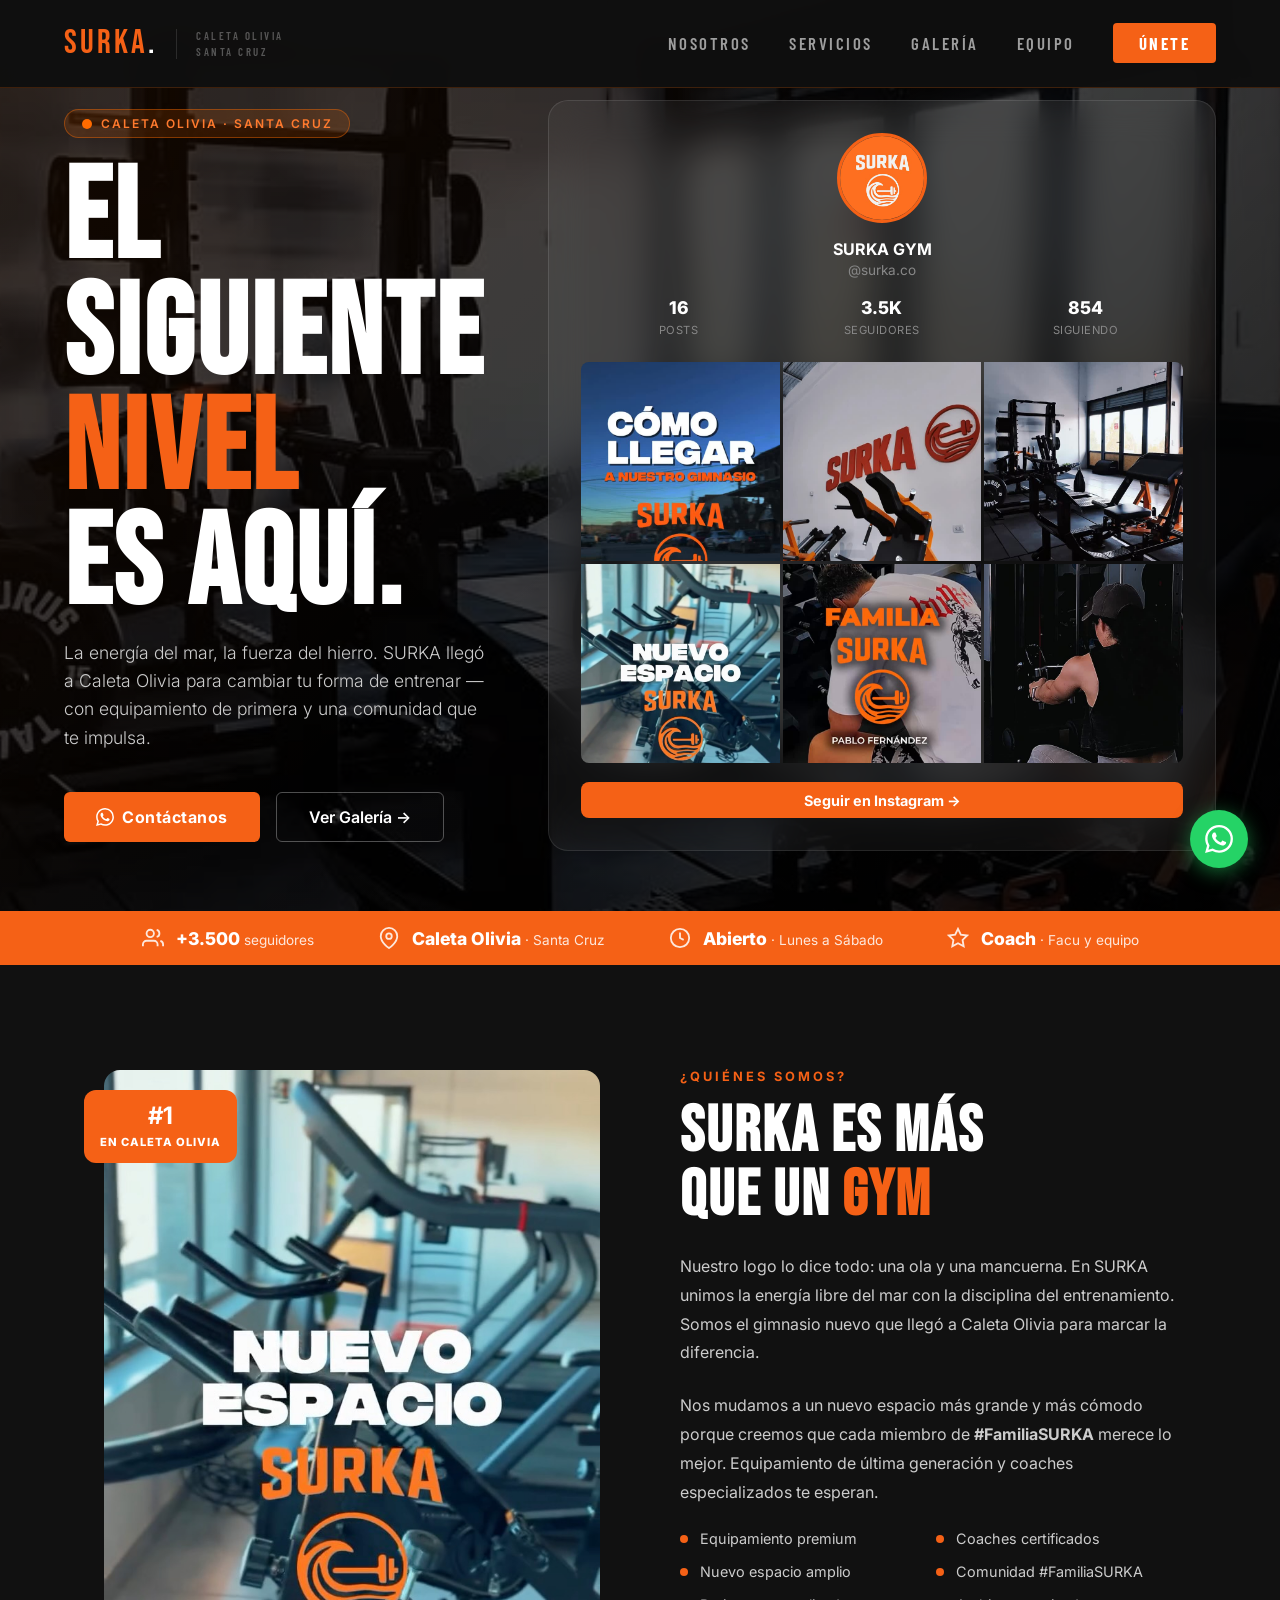
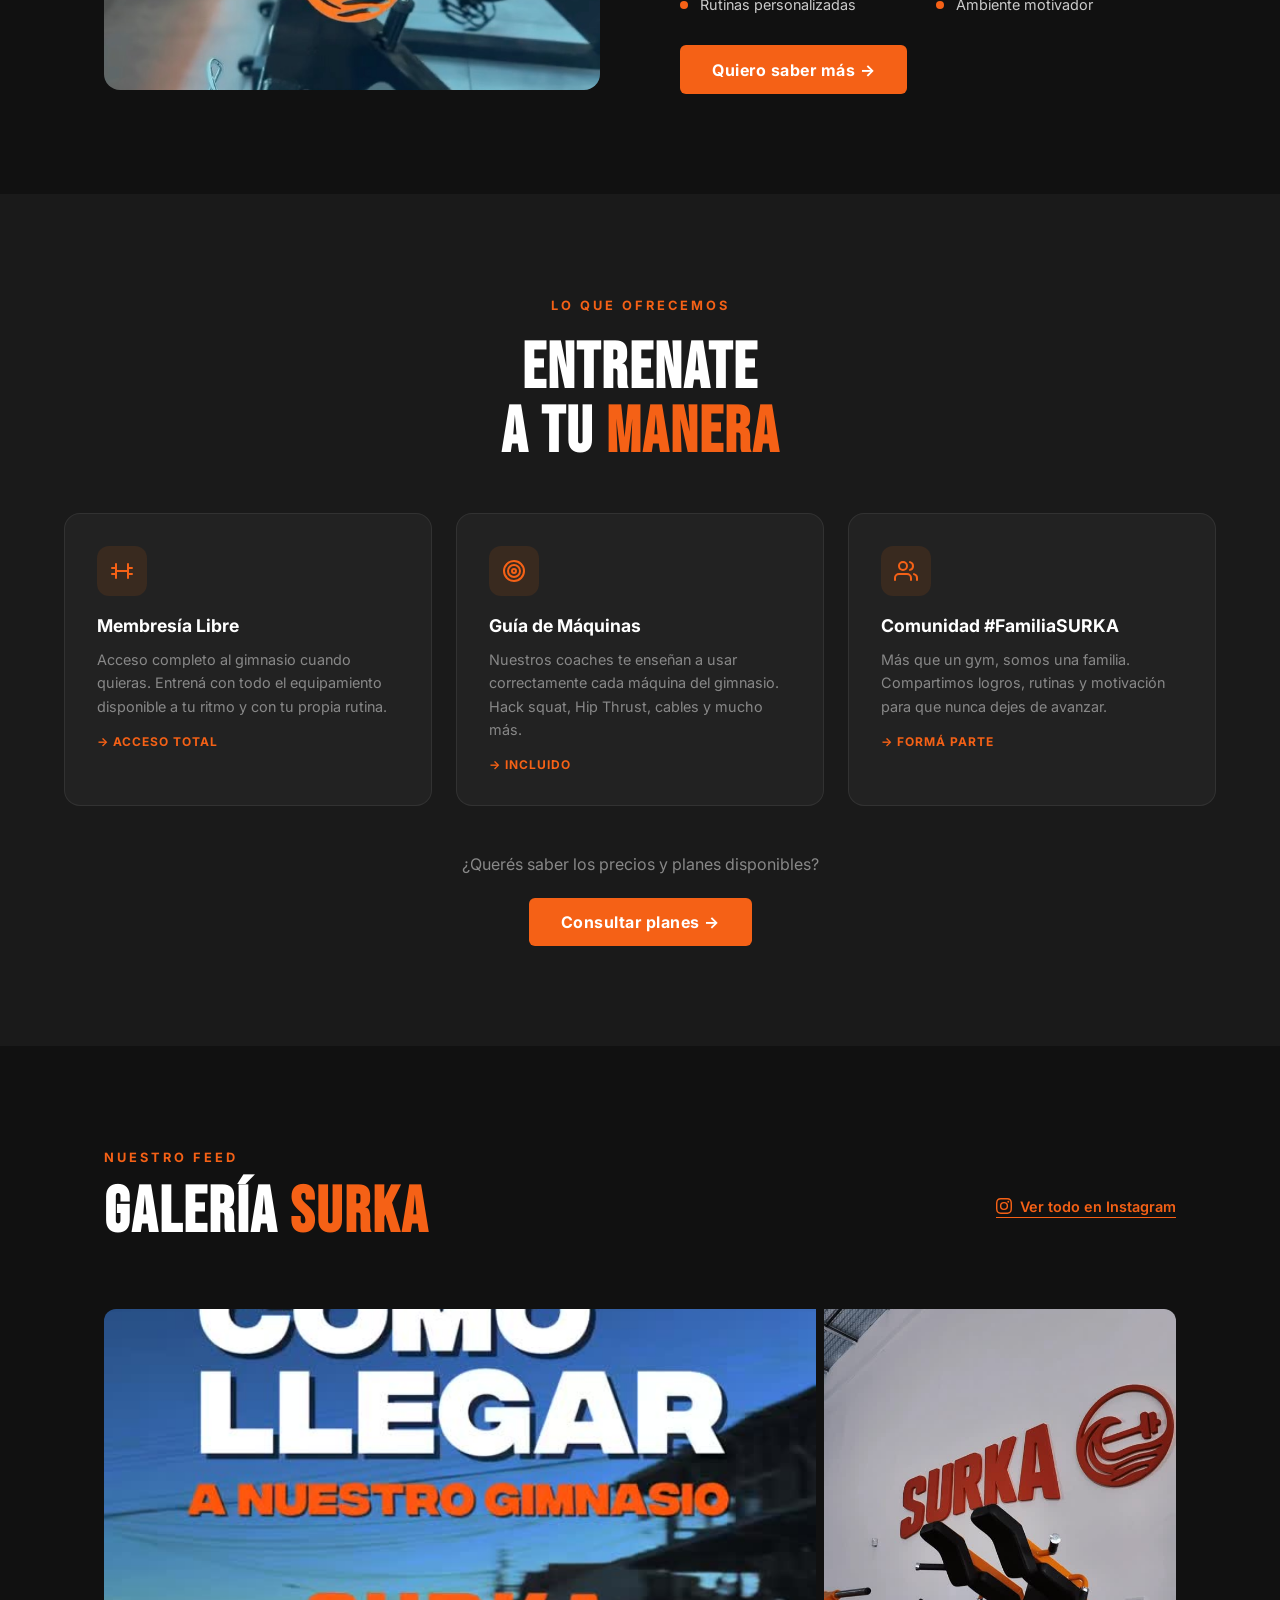
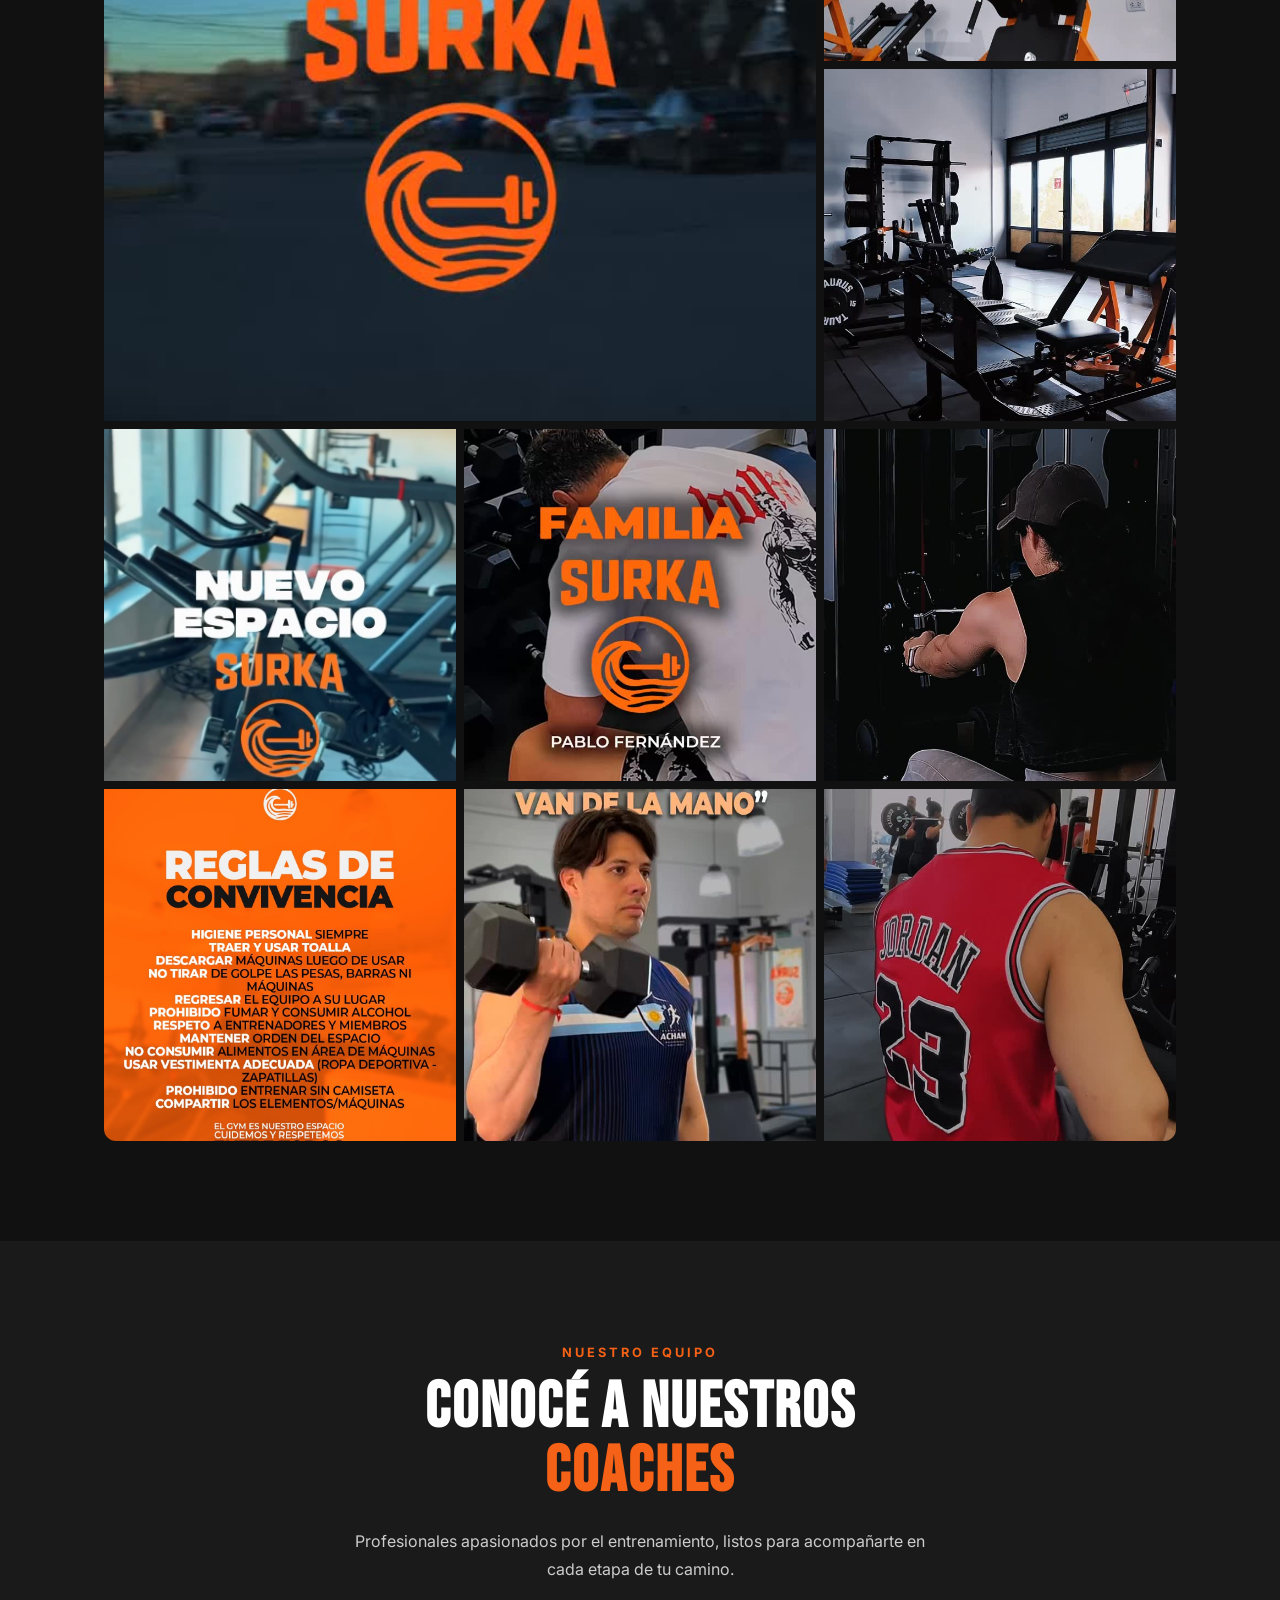
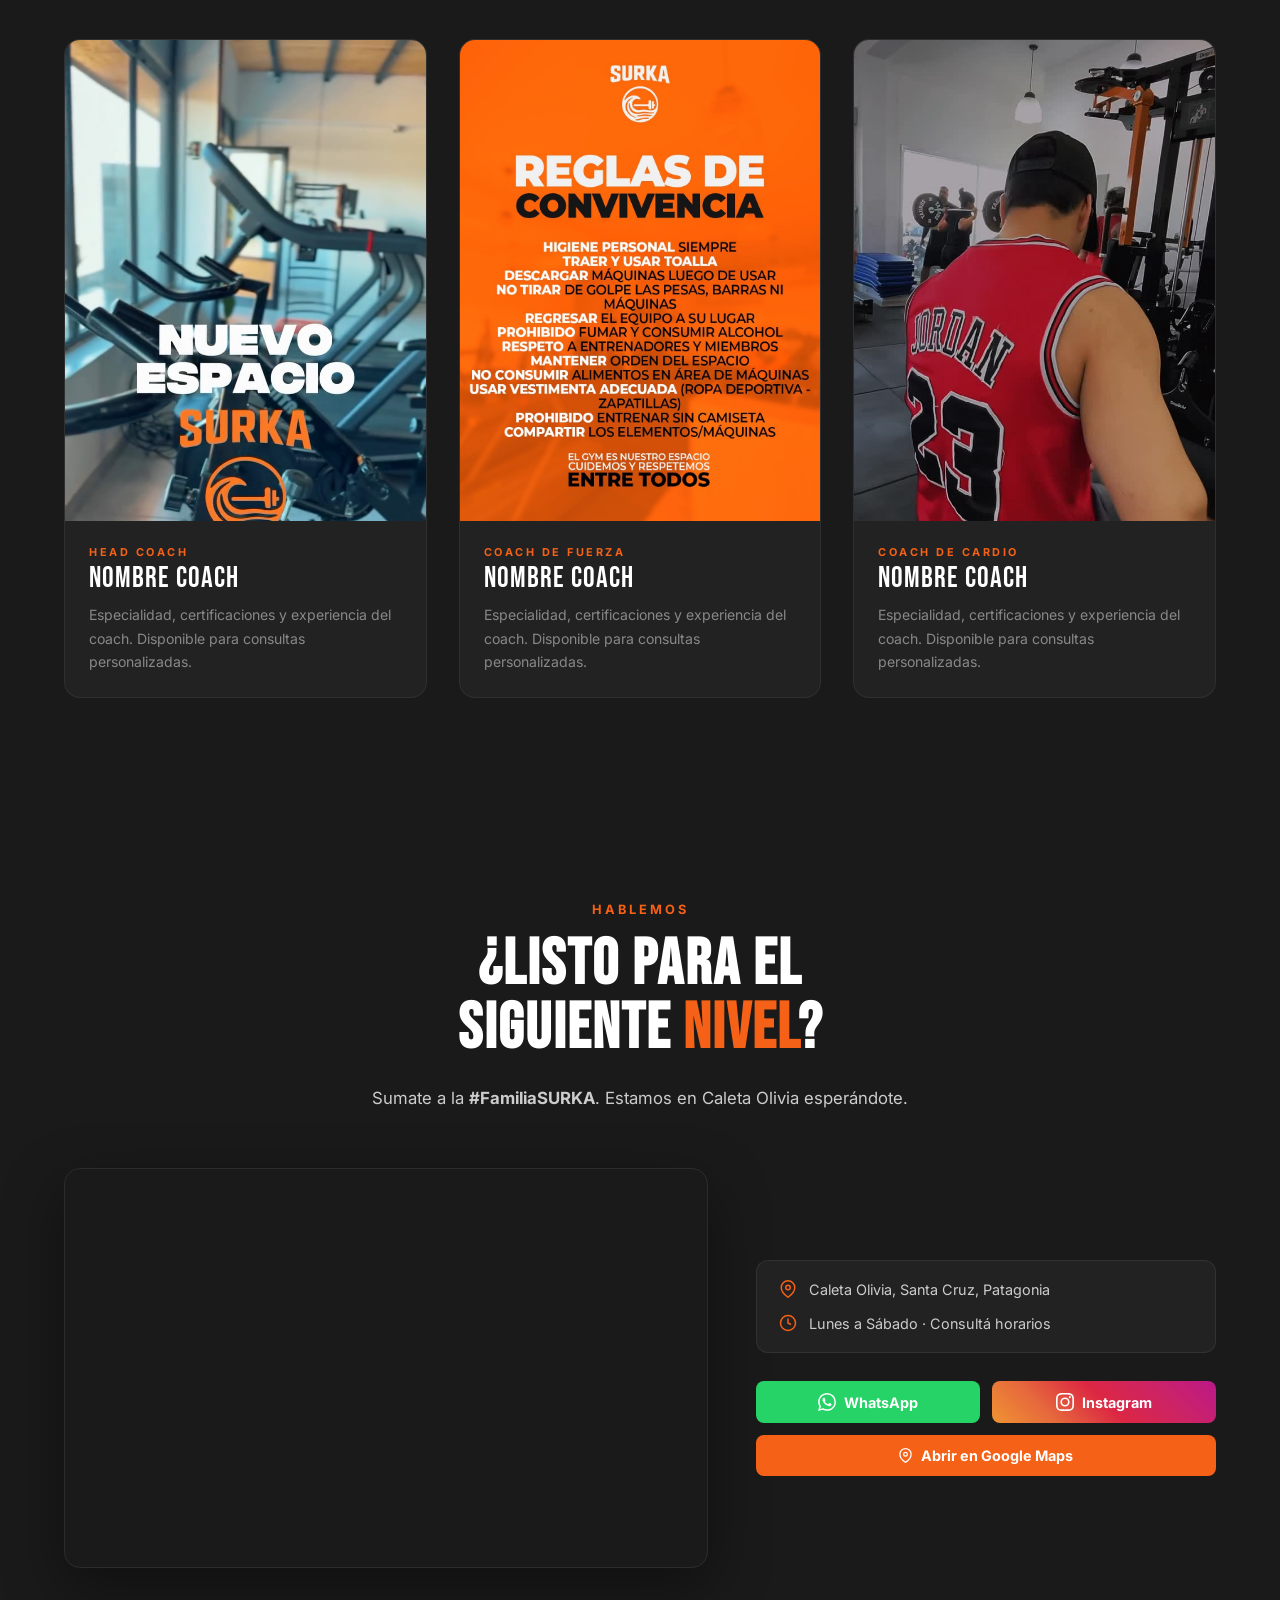
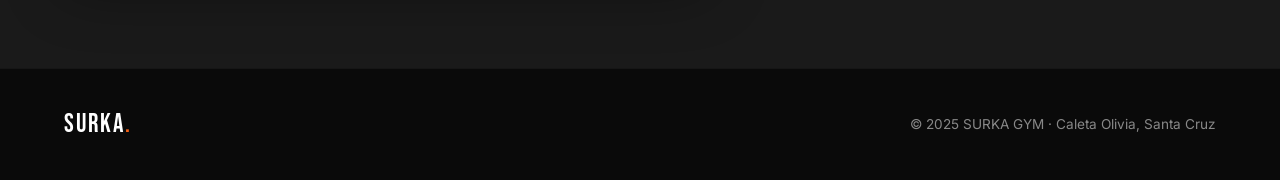
==== commit 3650b55f: "Add files via upload" ====
--- a/surka-gym/index.html
+++ b/surka-gym/index.html
@@ -143,7 +143,7 @@
     <div class="section">
       <div class="about-grid">
         <div class="about-images fade-up">
-          <video class="about-img-main" autoplay muted loop playsinline>
+          <video class="about-img-main" autoplay muted loop playsinline poster="assets/post_4.jpg">
             <source src="assets/nuevo_espacio_trim.mp4" type="video/mp4">
             <img src="assets/post_4.jpg" alt="SURKA GYM">
           </video>
--- a/surka-gym/css/estilos.css
+++ b/surka-gym/css/estilos.css
@@ -546,7 +546,7 @@
 .gallery-header {
   display: flex;
   justify-content: space-between;
-  align-items: flex-end;
+  align-items: center;
   margin-bottom: 2.5rem;
   flex-wrap: wrap;
   gap: 1rem;
@@ -810,6 +810,7 @@
   .contact-location-section { padding: 60px 4%; }
   .location-map { height: 240px; }
   .contact-btn-row { grid-template-columns: 1fr; }
+  .btn-whatsapp, .btn-instagram, .btn-maps { width: 100%; padding: 0.9rem 1rem; font-size: 1rem; }
 }
 
 /* ─── FOOTER ─── */
@@ -943,8 +944,7 @@
   .hero-buttons .btn-secondary { width: 100%; justify-content: center; }
   .ig-card { padding: 1.5rem; }
 
-  .stats-bar { gap: 1rem 2rem; padding: 1.2rem 4%; justify-content: space-around; }
-  .stat-item { flex: 0 0 calc(50% - 1rem); }
+  .stats-bar { display: none; }
 
   .section { padding: 60px 4%; }
   .services-section { padding: 60px 4%; }
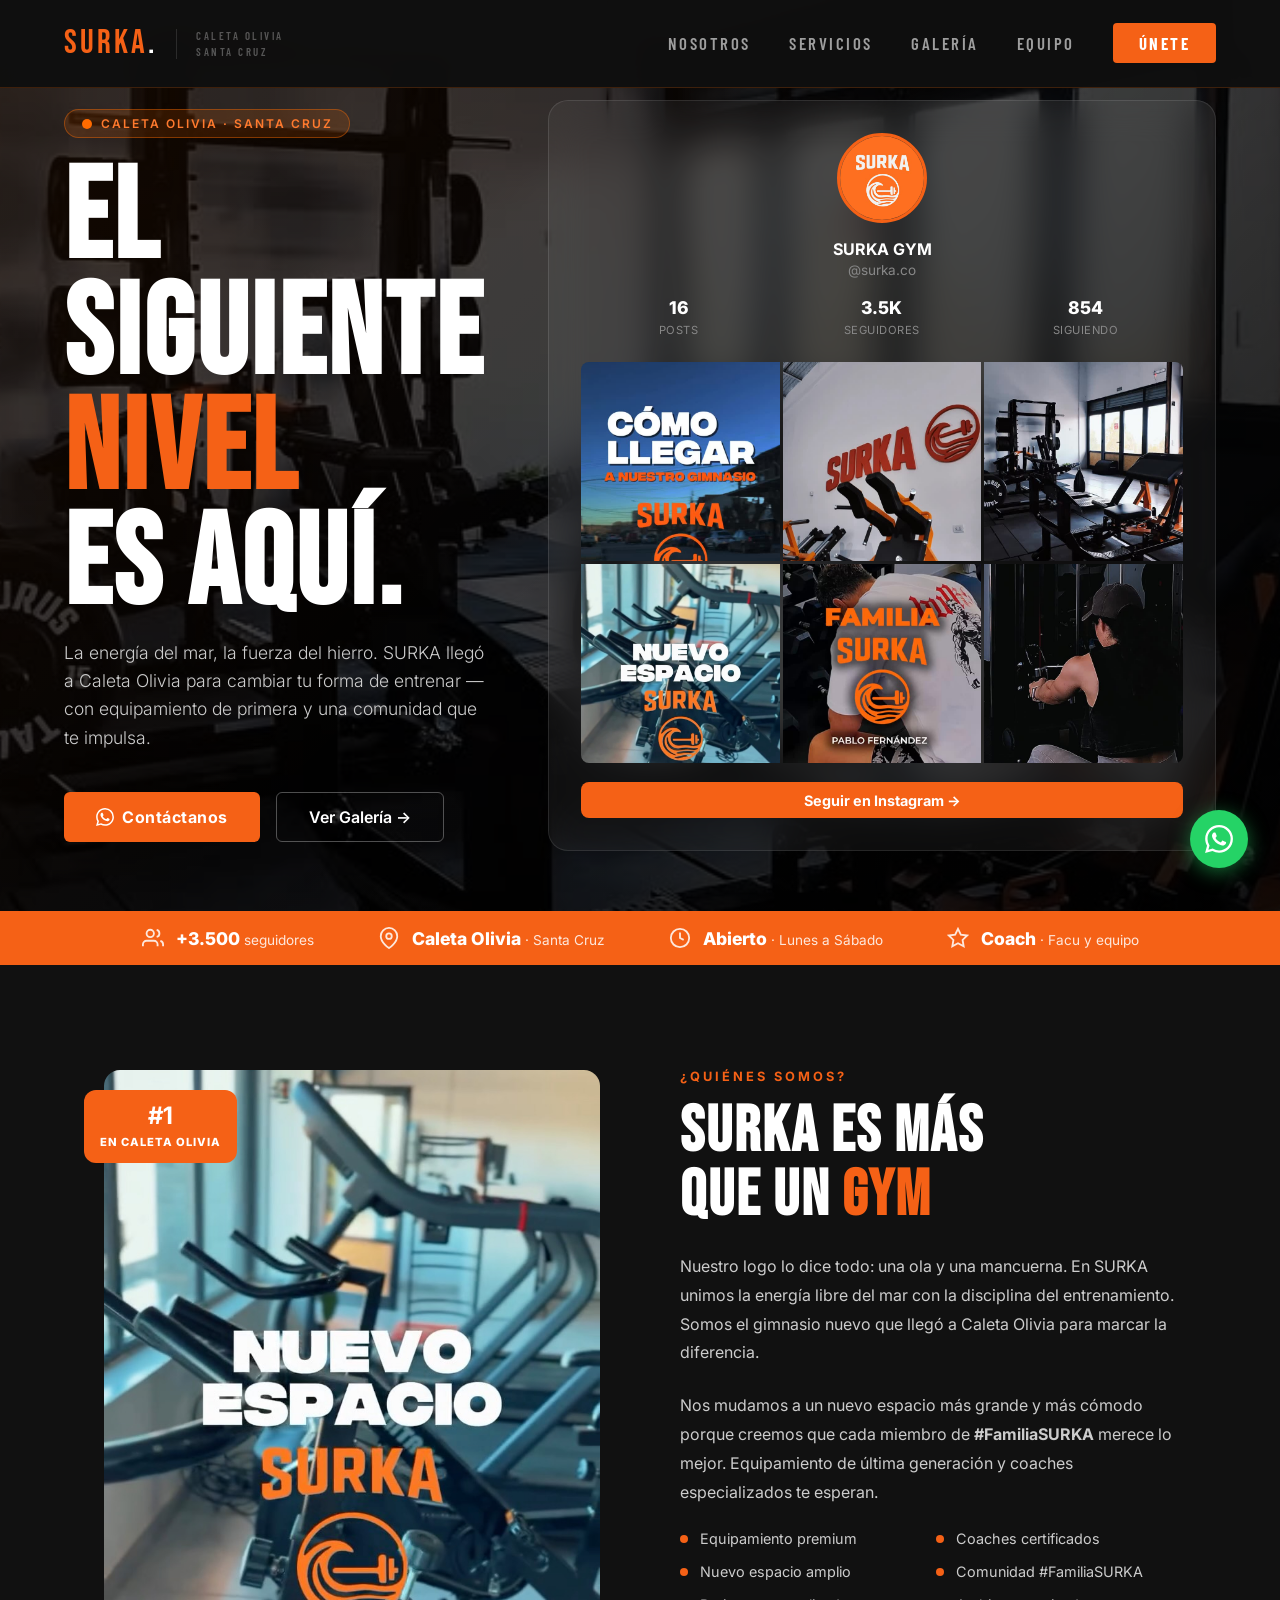
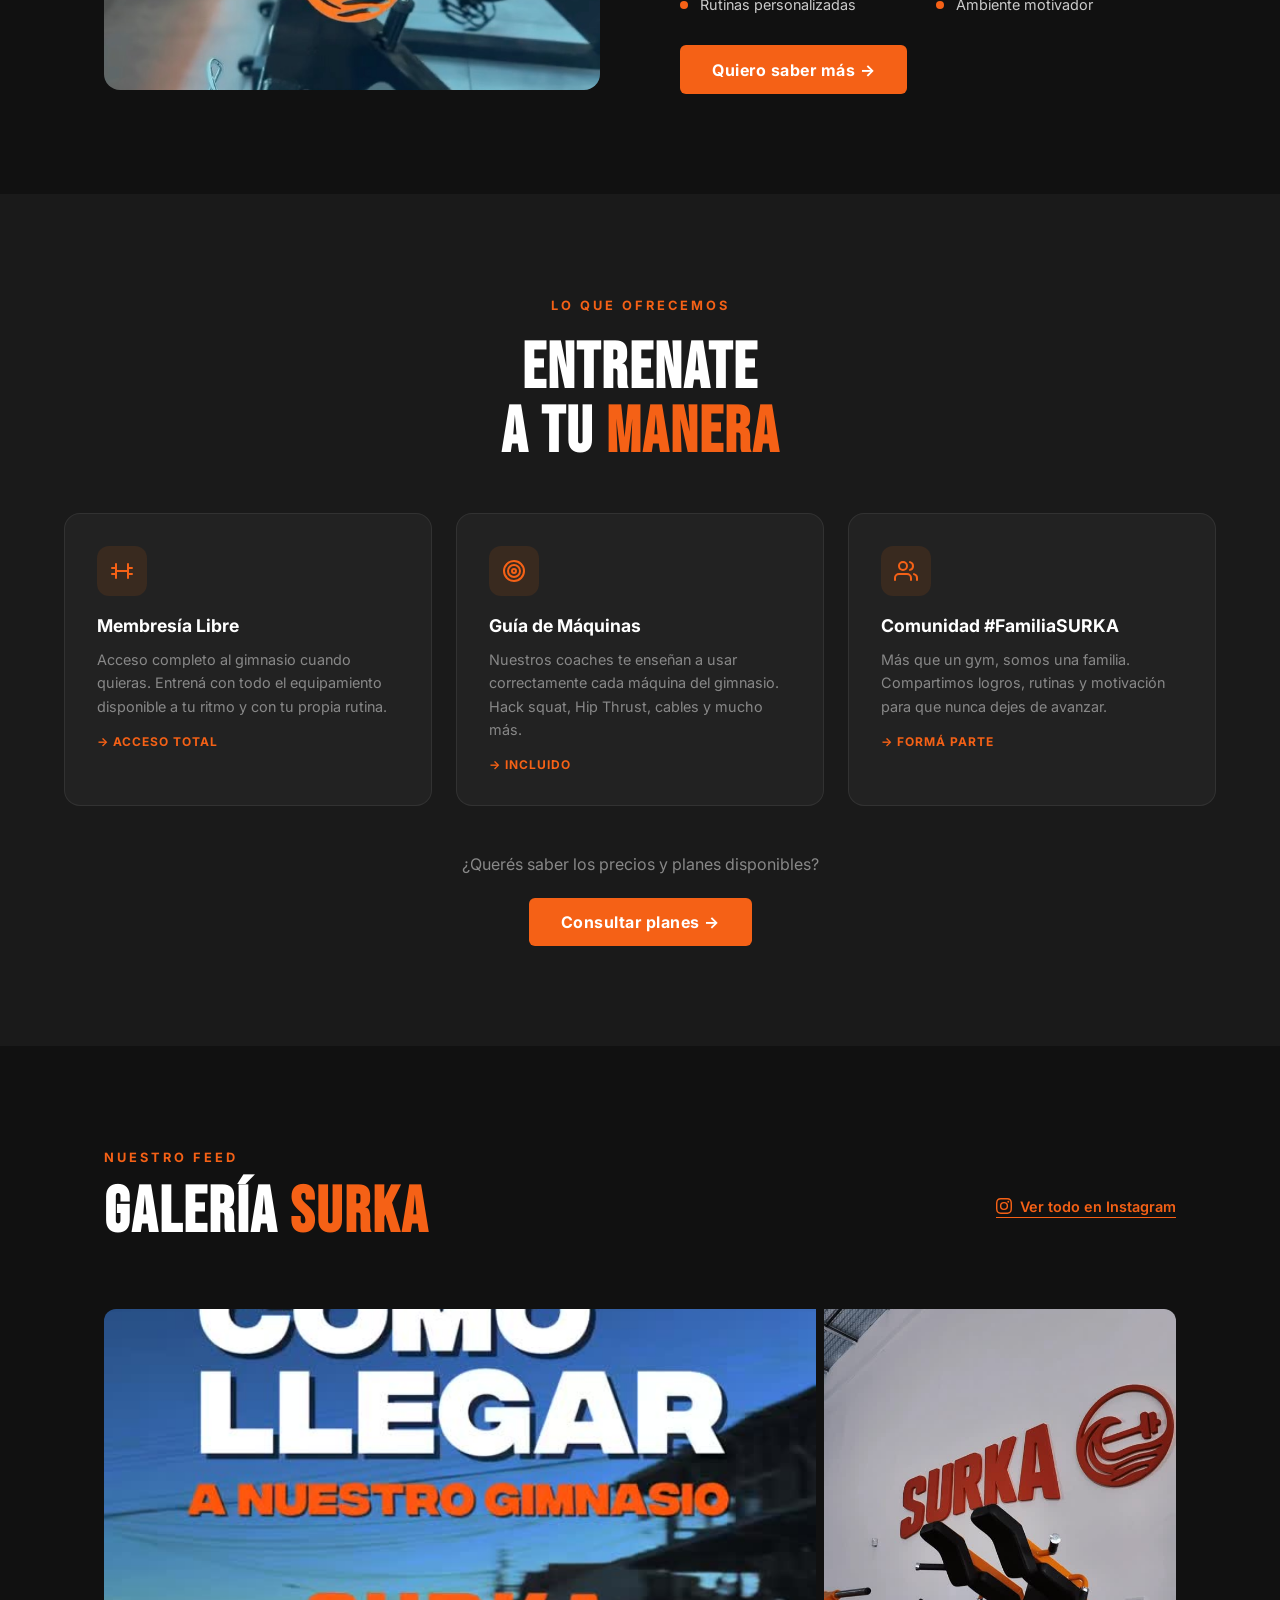
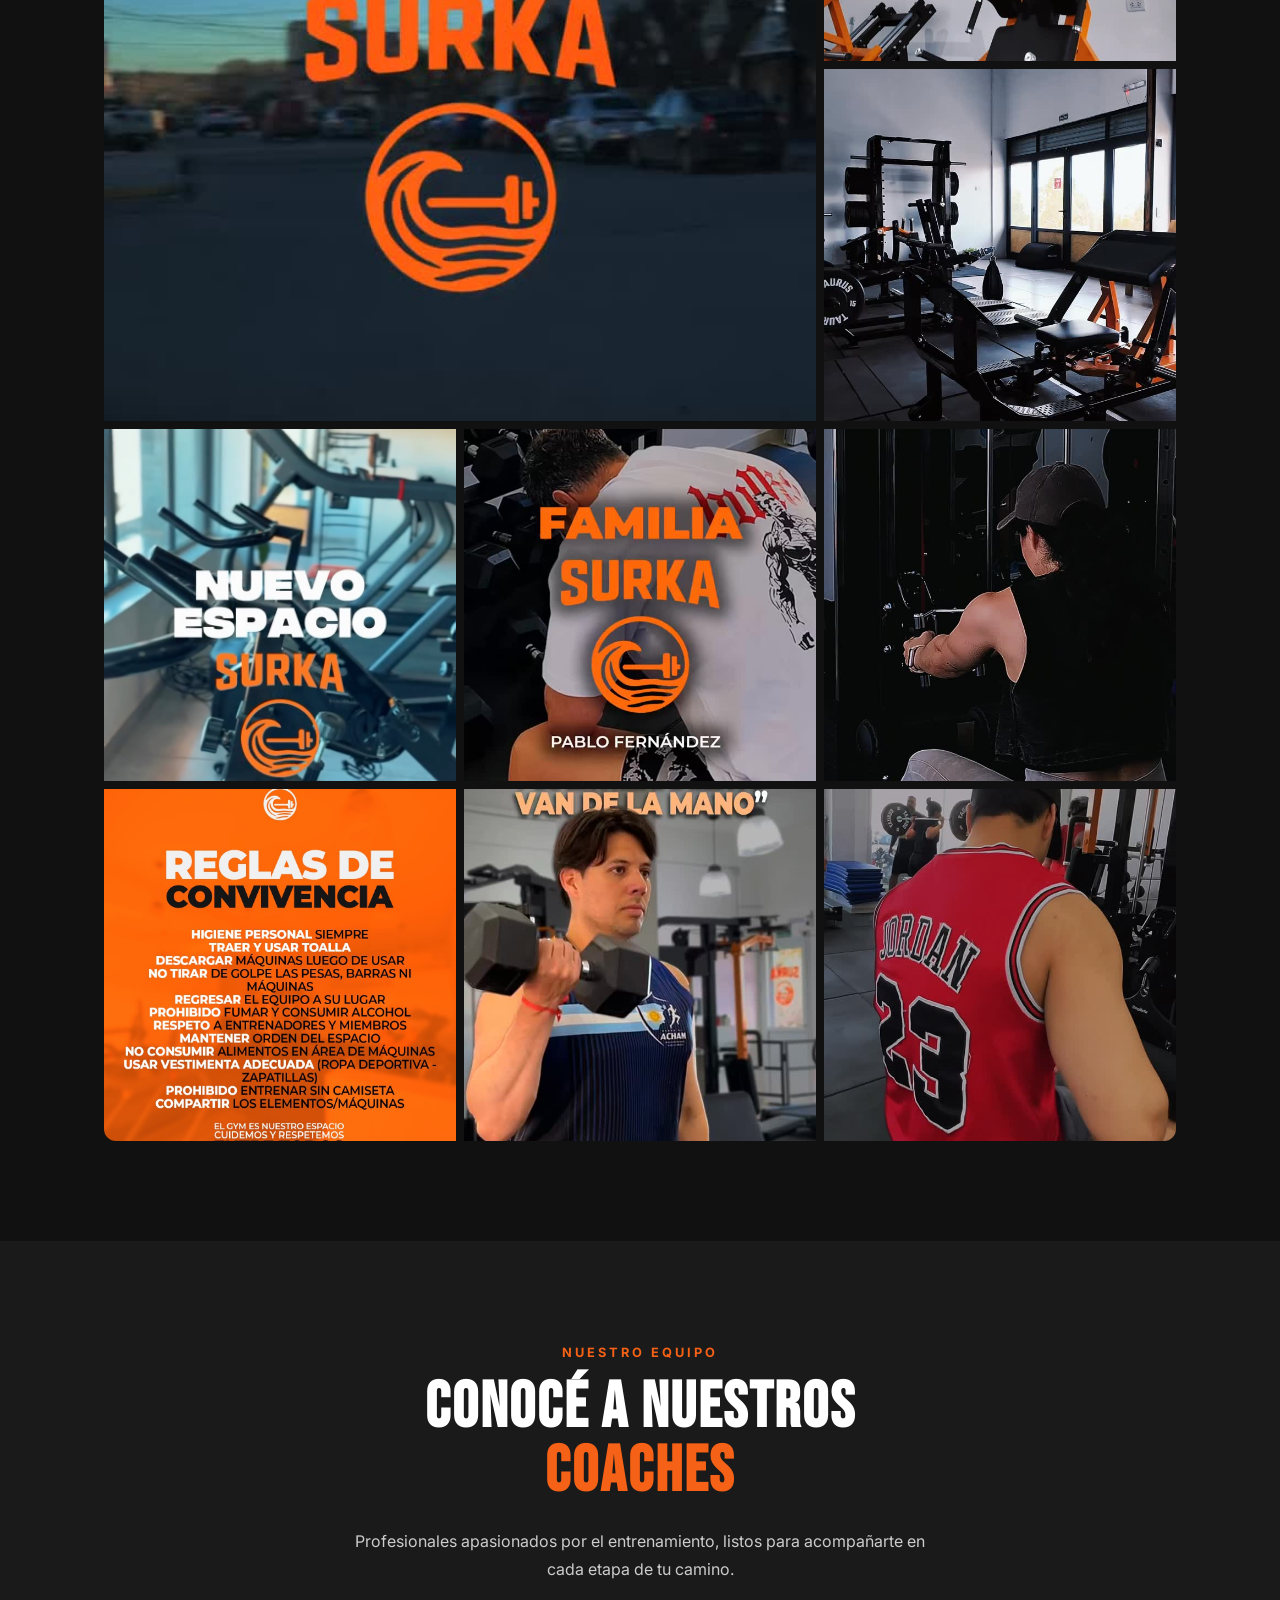
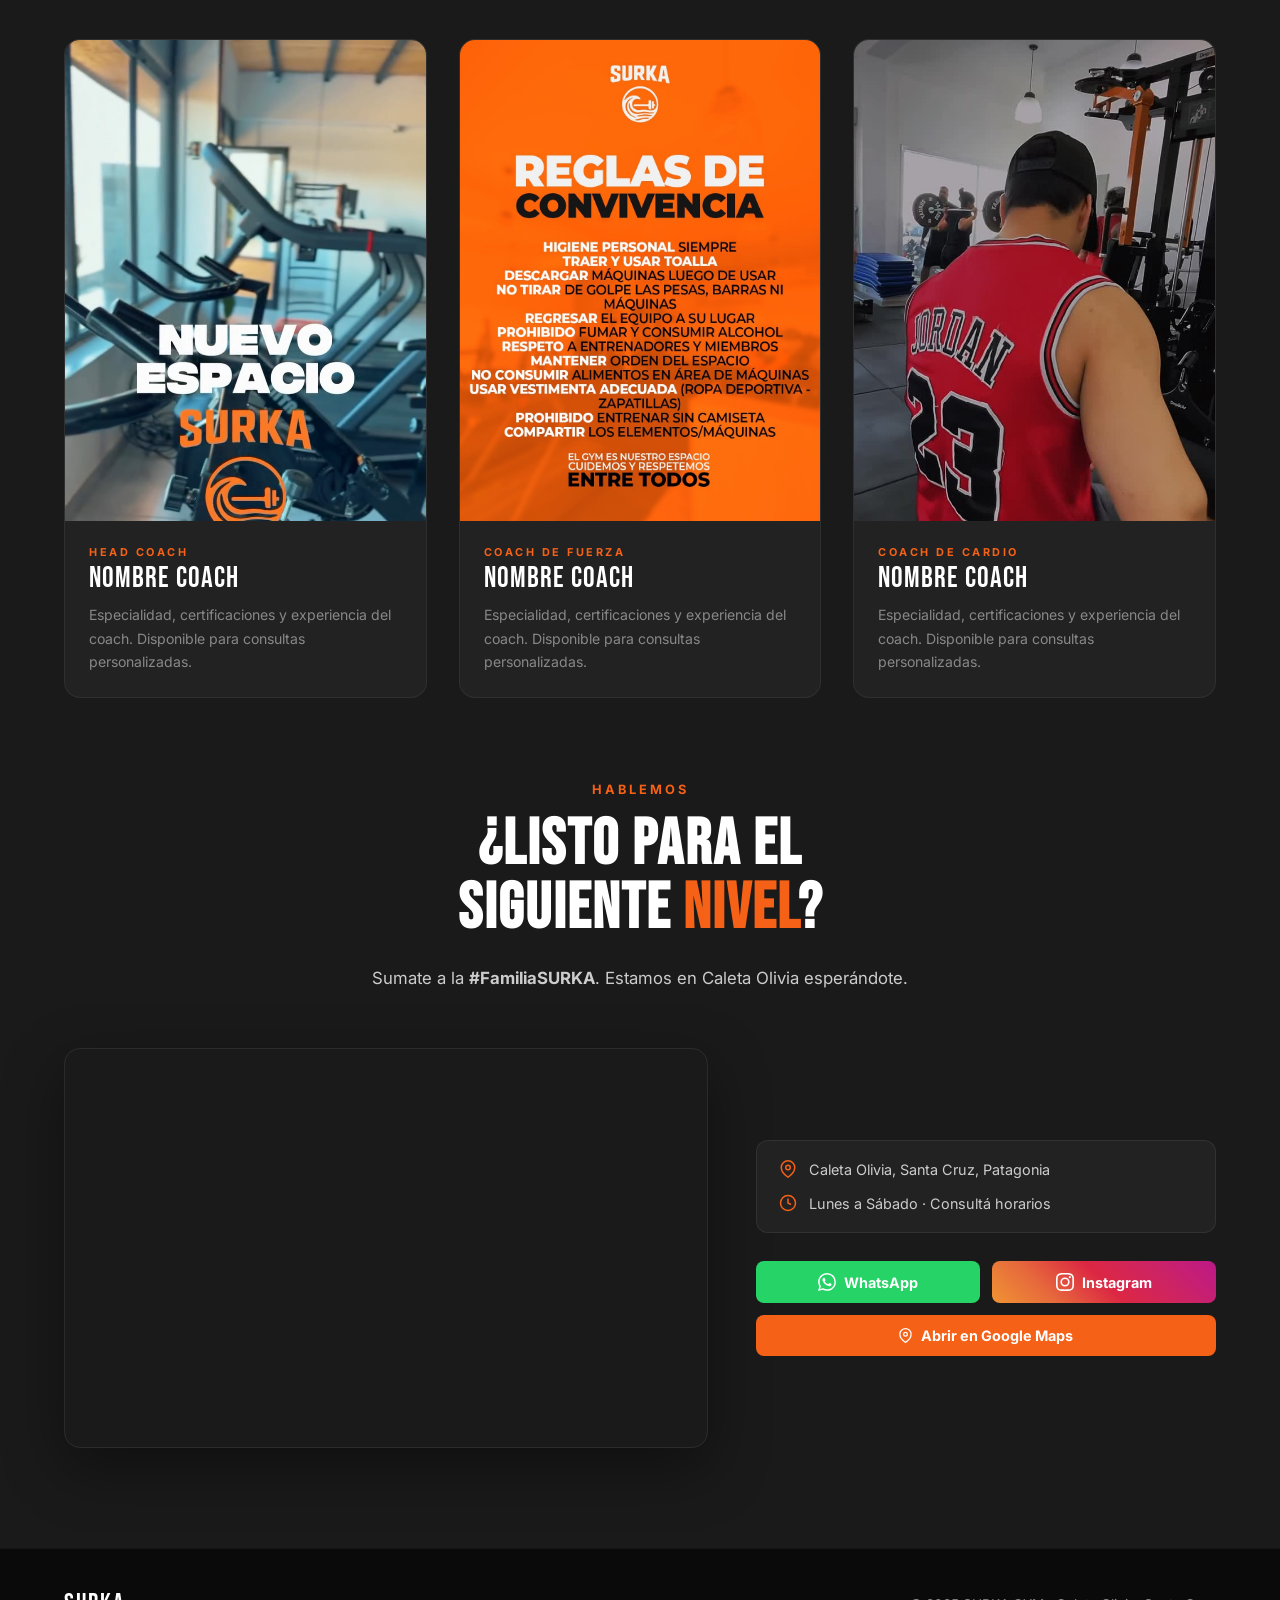
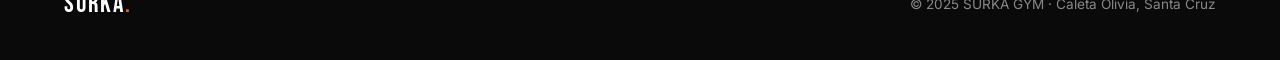
==== commit 799050f2: "Add files via upload" ====
--- a/surka-gym/index.html
+++ b/surka-gym/index.html
@@ -143,9 +143,8 @@
     <div class="section">
       <div class="about-grid">
         <div class="about-images fade-up">
-          <video class="about-img-main" autoplay muted loop playsinline poster="assets/post_4.jpg">
+          <video class="about-img-main" autoplay muted loop playsinline poster="assets/post_4.jpg" preload="auto">
             <source src="assets/nuevo_espacio_trim.mp4" type="video/mp4">
-            <img src="assets/post_4.jpg" alt="SURKA GYM">
           </video>
           <div class="about-badge">
             <strong>#1</strong>
--- a/surka-gym/css/estilos.css
+++ b/surka-gym/css/estilos.css
@@ -396,7 +396,7 @@
   aspect-ratio: 4/5;
   object-fit: cover;
   display: block;
-  background: #000;
+  background: url('../assets/post_4.jpg') center/cover no-repeat;
 }
 
 .about-img-small {
@@ -625,7 +625,7 @@
 /* ─── EQUIPO / COACHES ─── */
 .equipo-section {
   background: var(--dark2);
-  padding: 100px 5%;
+  padding: 100px 5% 40px;
 }
 
 .equipo-inner {
@@ -688,7 +688,7 @@
 /* ─── CONTACT + LOCATION ─── */
 .contact-location-section {
   background: var(--dark2);
-  padding: 100px 5%;
+  padding: 40px 5% 100px;
 }
 .contact-location-inner {
   max-width: 1200px;
@@ -928,6 +928,8 @@
   .about-badge { left: 10px; top: 10px; }
 
   .gallery-header { flex-direction: column; align-items: flex-start; }
+
+  .stats-bar { display: none; }
 }
 
 /* ─── MÓVIL (≤ 600px) ─── */
@@ -943,8 +945,6 @@
   .hero-buttons .btn-primary,
   .hero-buttons .btn-secondary { width: 100%; justify-content: center; }
   .ig-card { padding: 1.5rem; }
-
-  .stats-bar { display: none; }
 
   .section { padding: 60px 4%; }
   .services-section { padding: 60px 4%; }
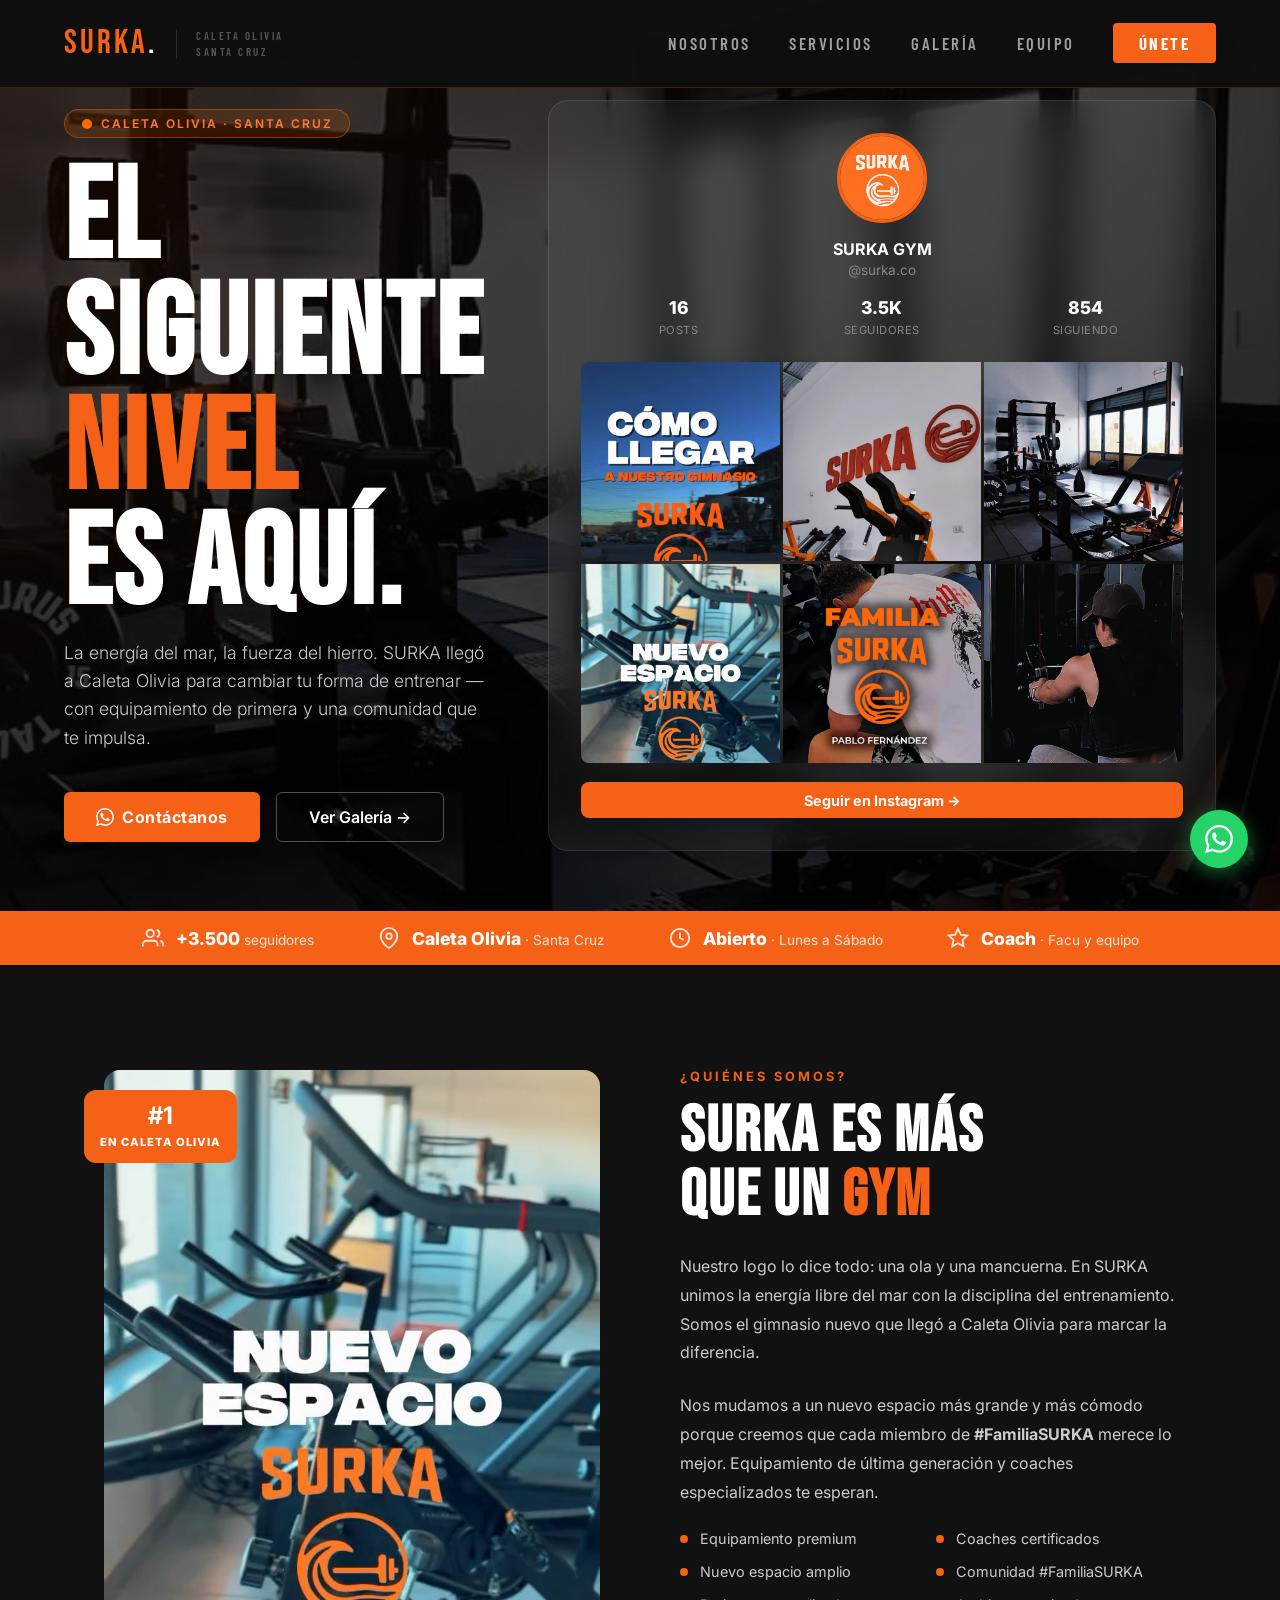
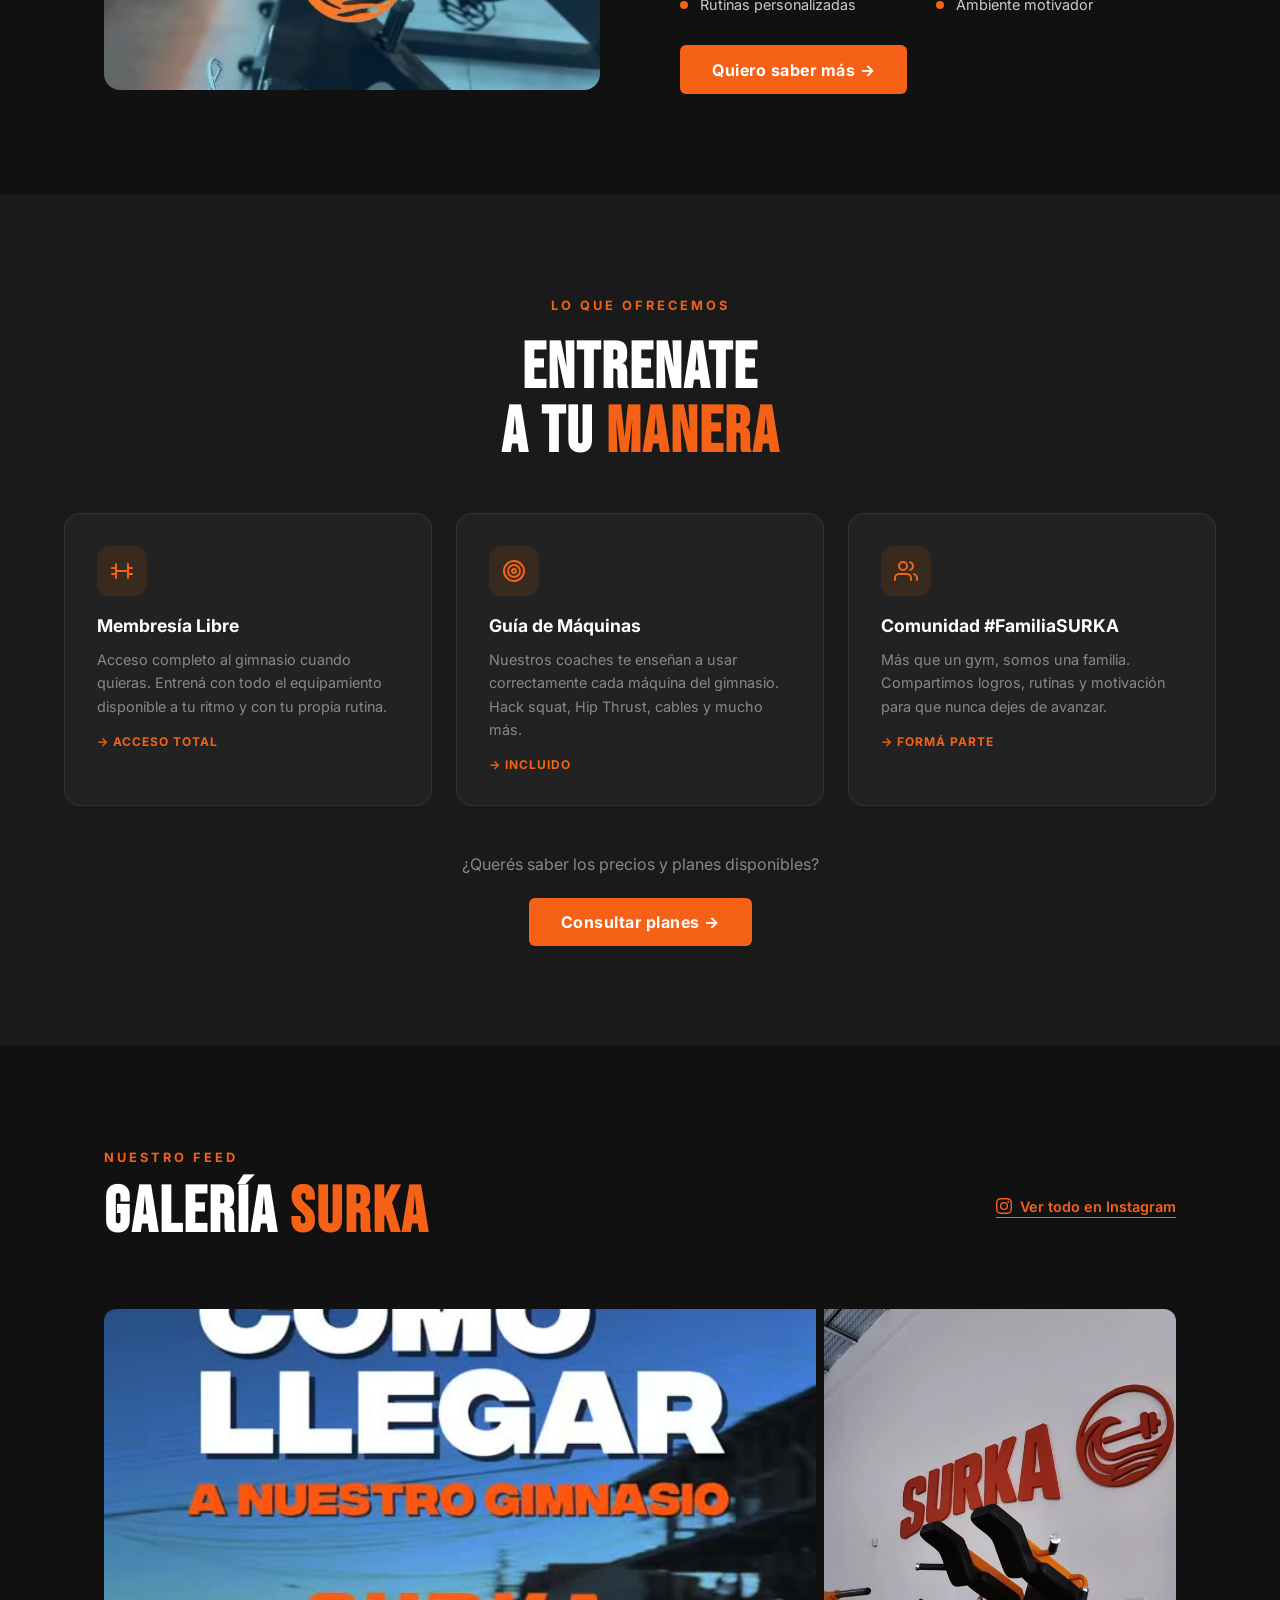
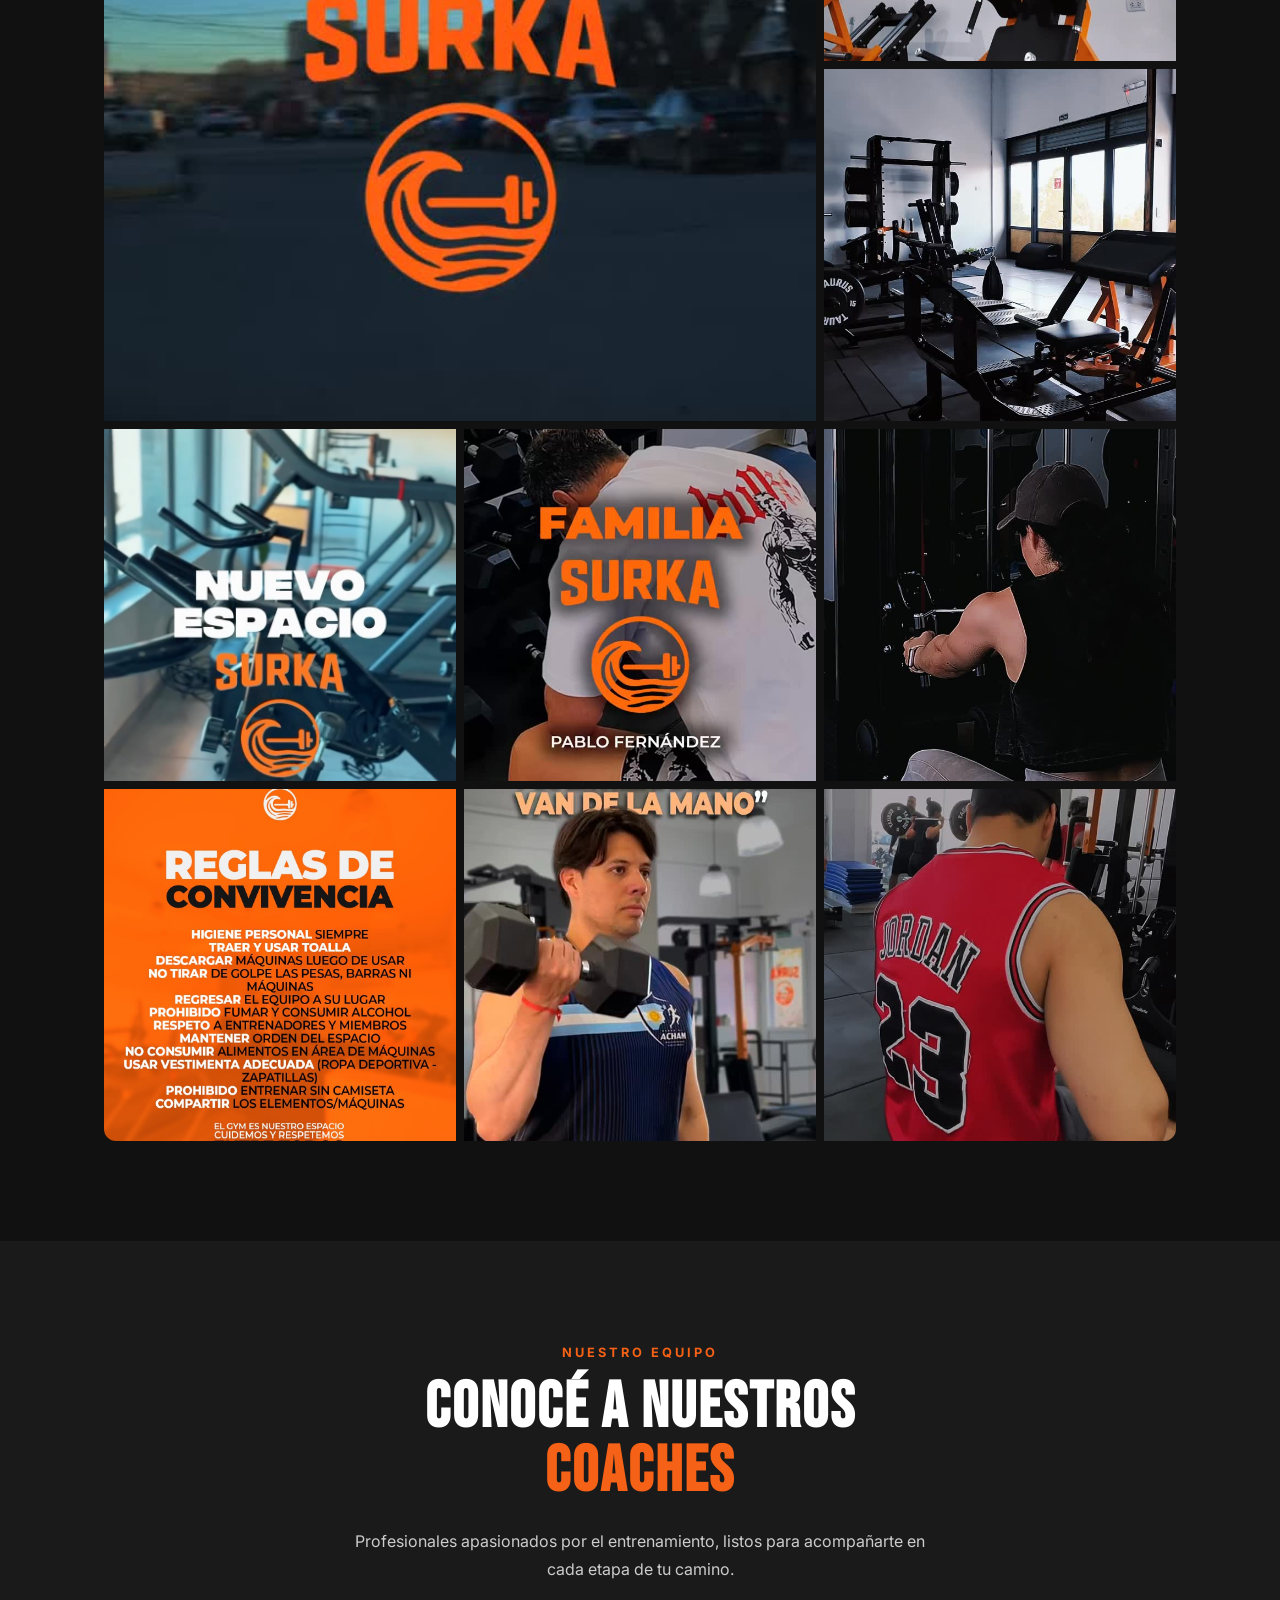
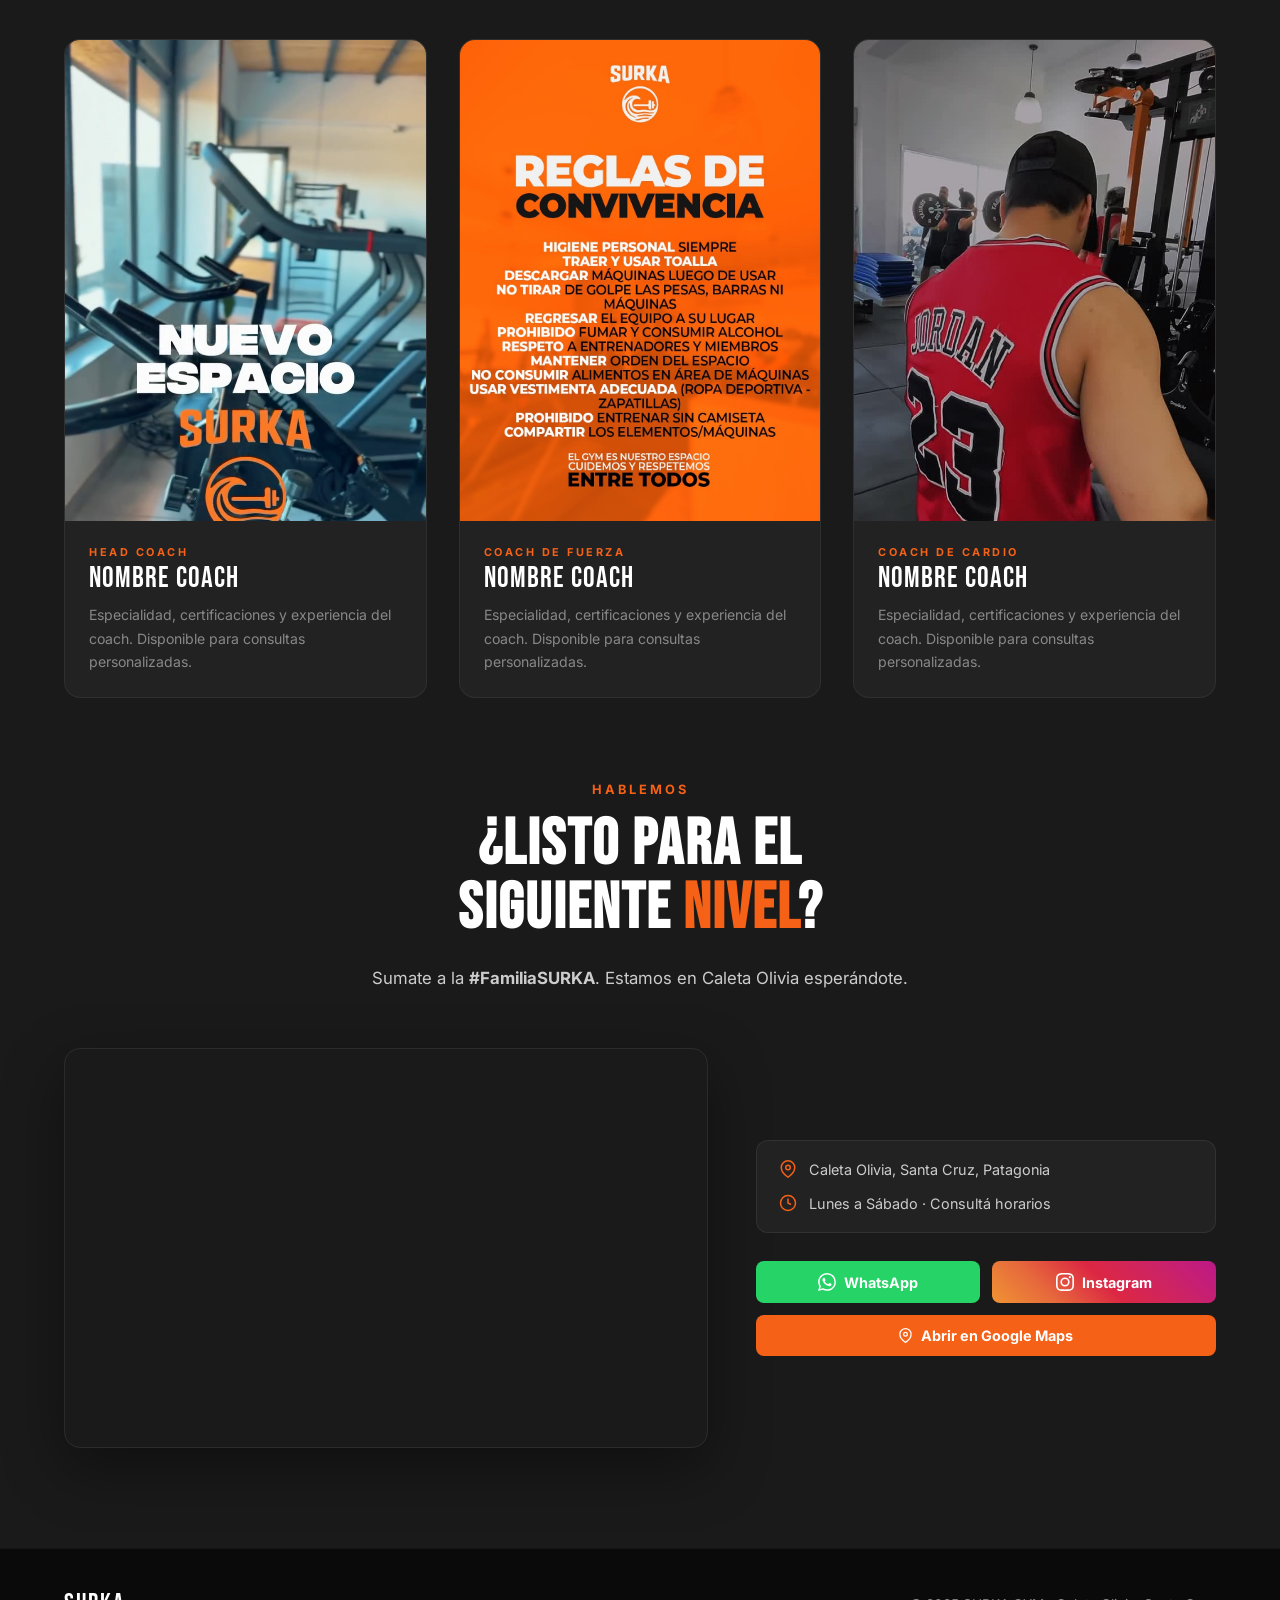
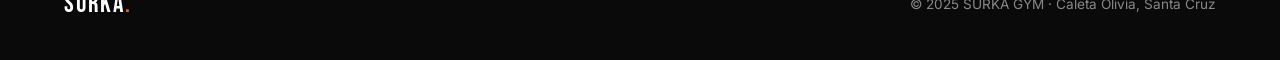
==== commit f85a3015: "Add files via upload" ====
--- a/surka-gym/index.html
+++ b/surka-gym/index.html
@@ -143,8 +143,10 @@
     <div class="section">
       <div class="about-grid">
         <div class="about-images fade-up">
-          <video class="about-img-main" autoplay muted loop playsinline poster="assets/post_4.jpg" preload="auto">
-            <source src="assets/nuevo_espacio_trim.mp4" type="video/mp4">
+          <video id="hero-video" class="about-img-main"
+            src="assets/nuevo_espacio_trim.mp4"
+            autoplay muted loop playsinline
+            preload="auto">
           </video>
           <div class="about-badge">
             <strong>#1</strong>
--- a/surka-gym/css/estilos.css
+++ b/surka-gym/css/estilos.css
@@ -805,9 +805,12 @@
 @media (max-width: 900px) {
   .contact-location-grid { grid-template-columns: 1fr; gap: 2rem; }
   .location-map { height: 300px; }
+  .equipo-section { padding: 60px 5% 10px; }
+  .contact-location-section { padding: 10px 5% 80px; }
+  .contact-location-header { margin-bottom: 2rem; }
 }
 @media (max-width: 600px) {
-  .contact-location-section { padding: 60px 4%; }
+  .contact-location-section { padding: 10px 4% 60px; }
   .location-map { height: 240px; }
   .contact-btn-row { grid-template-columns: 1fr; }
   .btn-whatsapp, .btn-instagram, .btn-maps { width: 100%; padding: 0.9rem 1rem; font-size: 1rem; }
